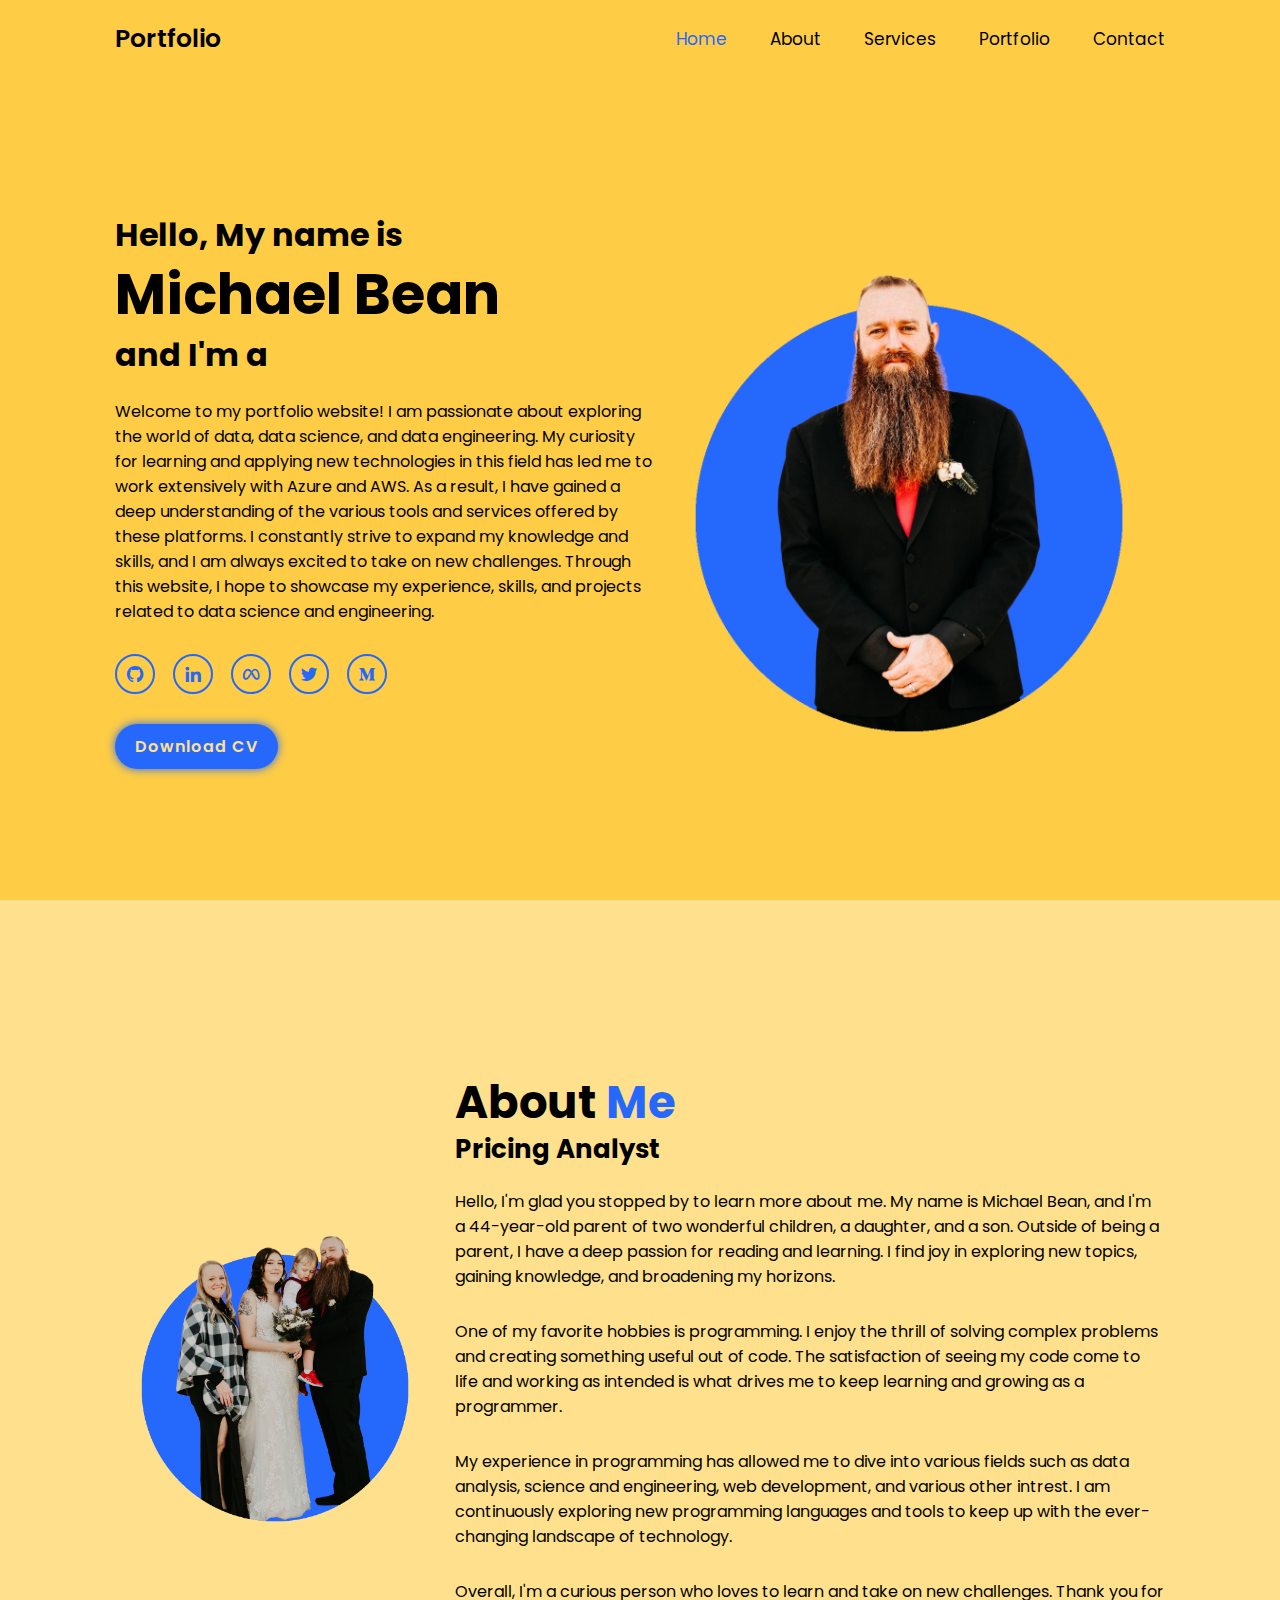
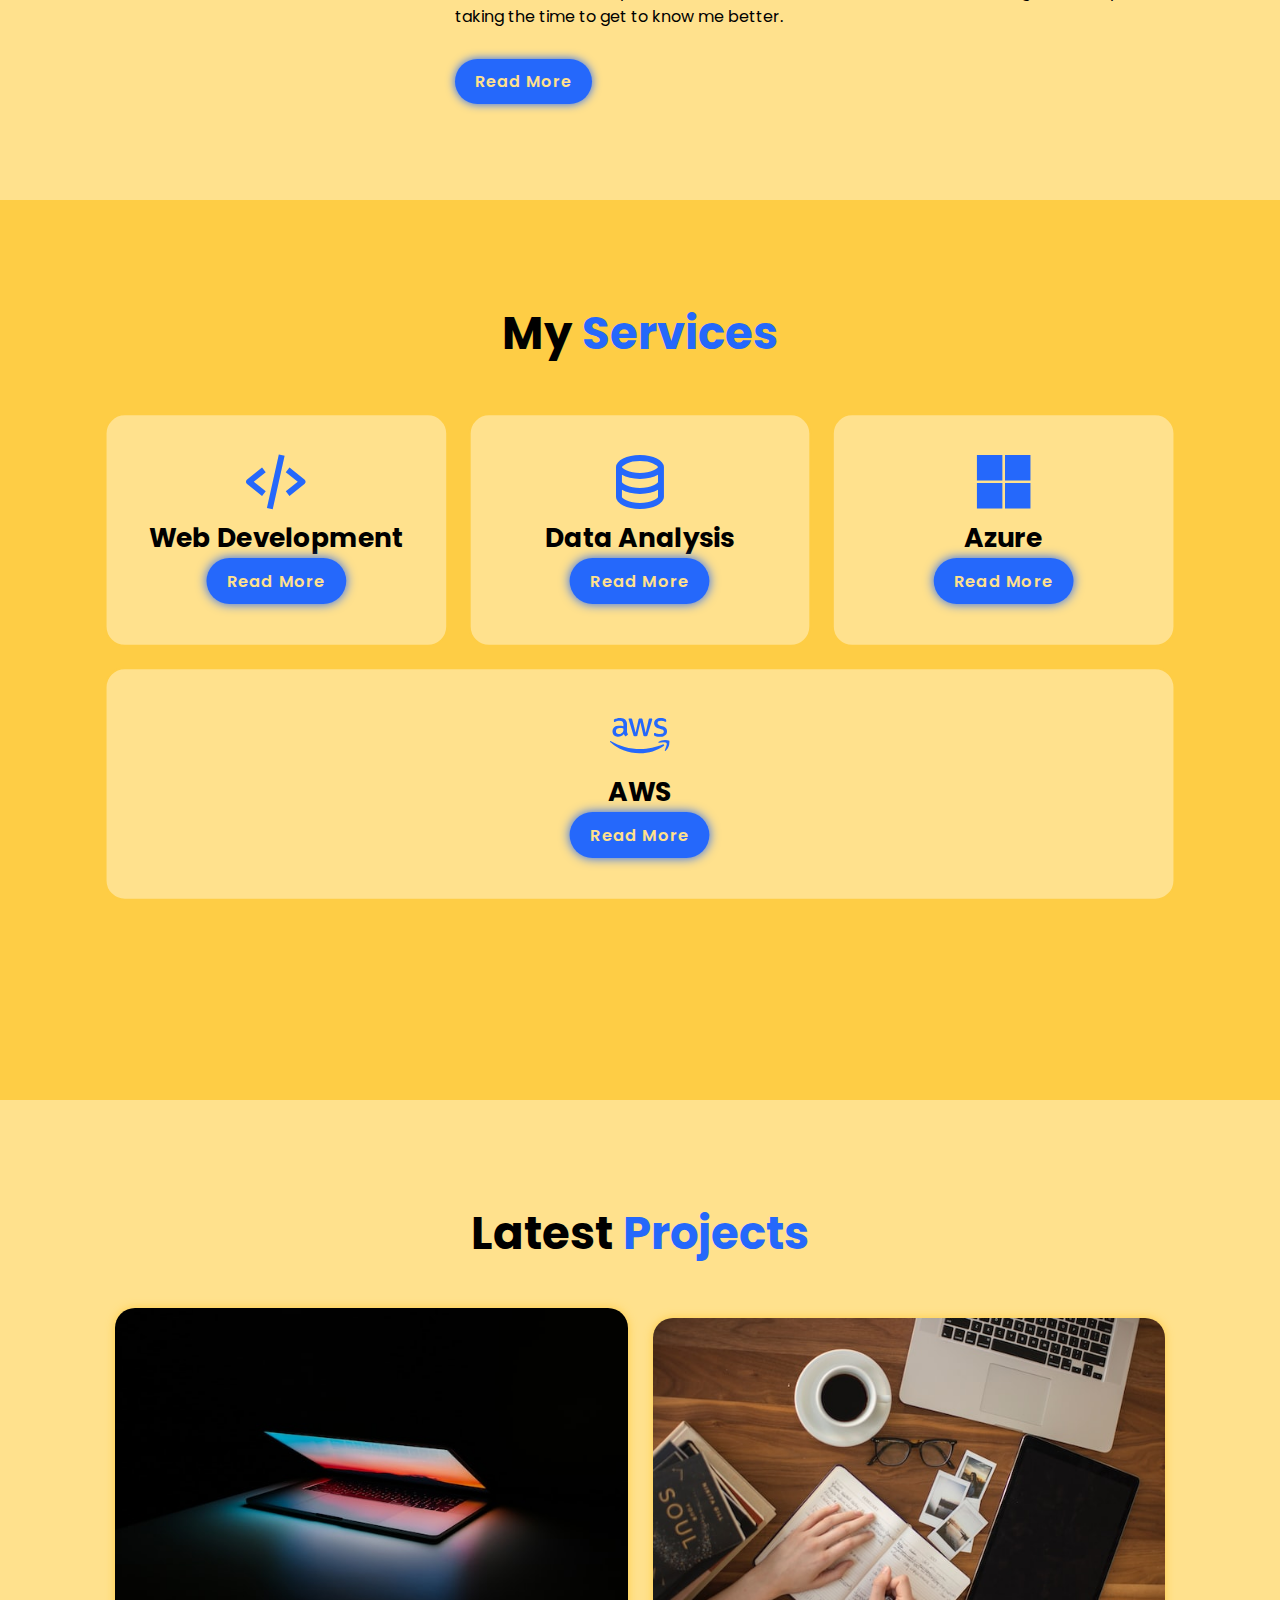
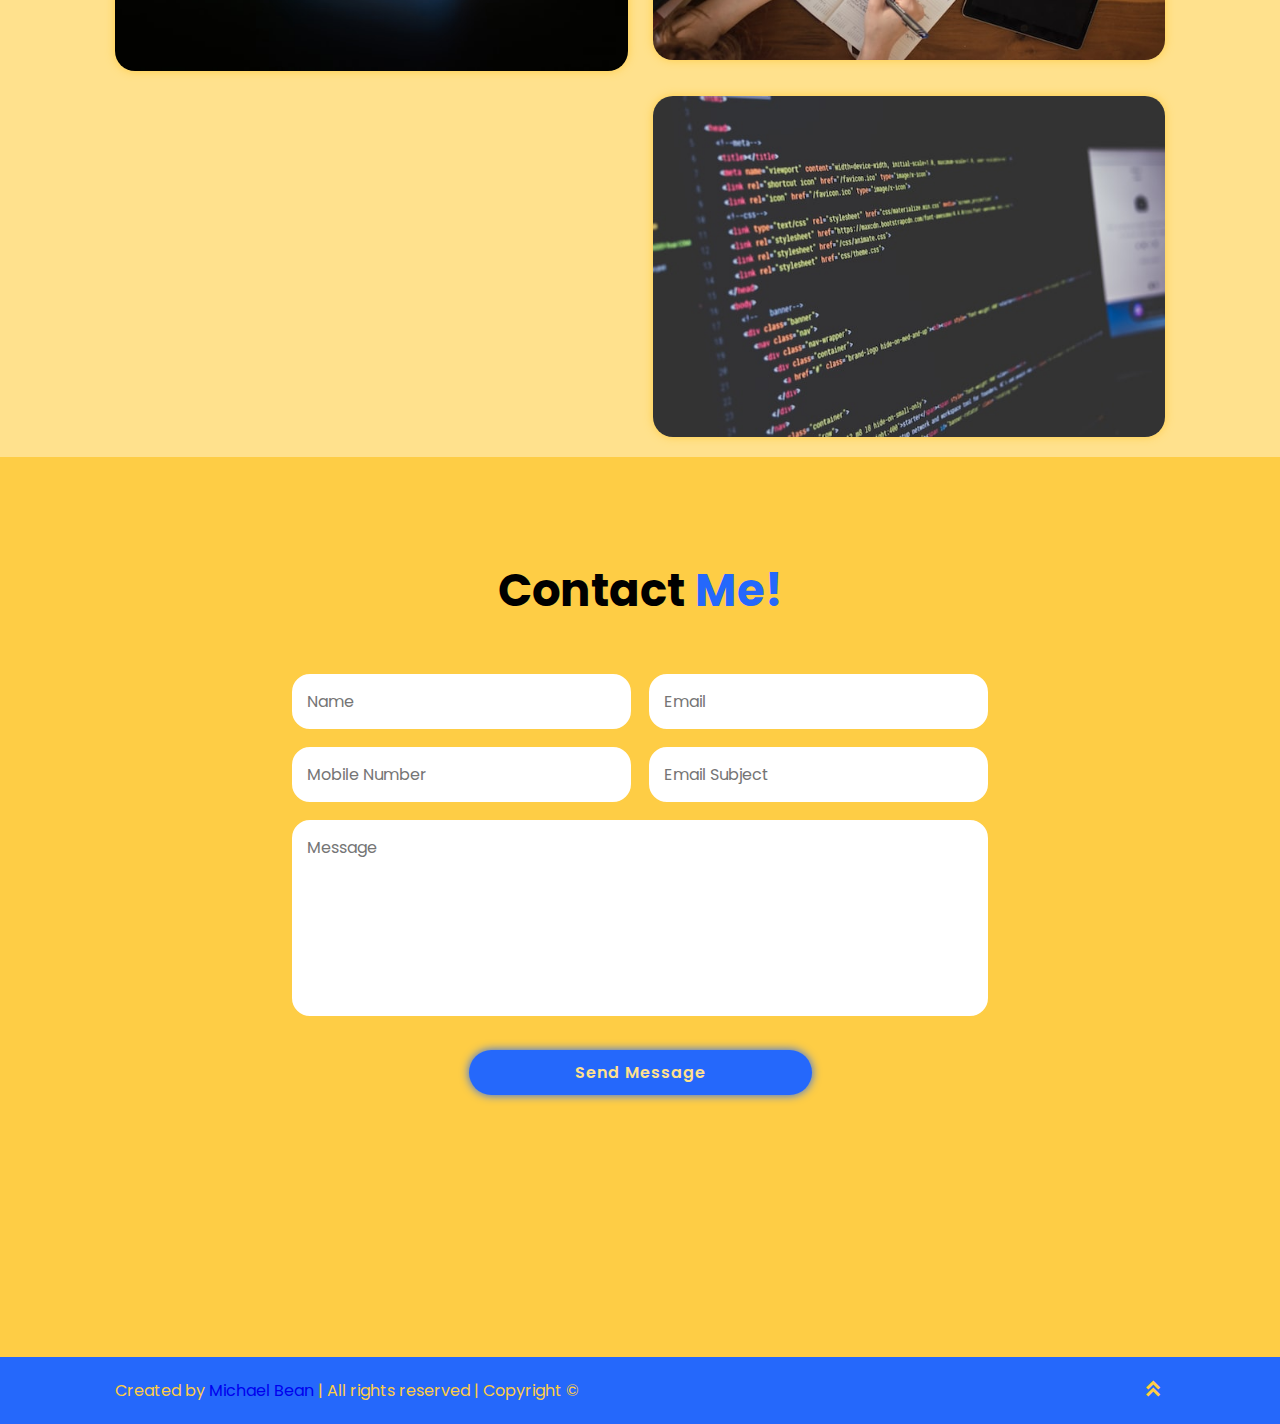
==== Frontend/index.html @ 11babd81 "Folder Structure" ====
<!DOCTYPE html>
<html lang="en">

<head>

  <meta charset="UTF-8">
  <meta http-equiv="X-UA-Compatible" content="IE=edge">
  <meta name="viewport" content="width=device-width, initial-scale=1.0">
  <title>Portfolio Website</title>

  <link href='https://unpkg.com/boxicons@2.1.4/css/boxicons.min.css' rel='stylesheet'>

<link rel="stylesheet" href="style.css">
</head>

<body>
  
  <header class="header">
    <a href="#" class="logo">Portfolio</a>
    <i class='bx bx-menu-alt-left' id="menu-icon"></i>
<nav class="navbar">
   <a href="#home" class="active">Home</a>
   <a href="#about">About</a>
   <a href="#services">Services</a>
   <a href="#portfolio">Portfolio</a>
   <a href="#contact">Contact</a>


</nav>

  </header>
<Section class="home" id="home">
  <div class="home-content">
     <h3>Hello, My name is</h3>
     <h1>Michael Bean</h1>
     <h3>and I'm a <span class="multiple-text"></span> </h3>
     <p>Welcome to my portfolio website! I am passionate about exploring the world of data, data science, and data engineering. My curiosity for learning and applying new technologies in this field has led me to work extensively with Azure and AWS. As a result, I have gained a deep understanding of the various tools and services offered by these platforms. I constantly strive to expand my knowledge and skills, and I am always excited to take on new challenges. Through this website, I hope to showcase my experience, skills, and projects related to data science and engineering.</p>
  <div class="social-media">
    <a href="#"><i class='bx bxl-github' ></i></a>
    <a href="#"><i class='bx bxl-linkedin' ></i></a>
    <a href="#"><i class='bx bxl-meta' ></i></a>
    <a href="#"><i class='bx bxl-twitter' ></i></a>
    <a href="#"><i class='bx bxl-medium' ></i></a>
  </div>
  <a href="#" class="btn">Download CV</a>
</div>

<div class="home-img">
  <img src="images/me2.jpg" alt="">
</div>

</Section>

<section class="about" id="about">
  <div class="about-img">
    <img src="images/about.jpg" alt="">

  </div>

  <div class="about-content">
    <h2 class="heading">About <span>Me</span></h2>
    <h3>Pricing Analyst</h3>
    <p>Hello, I'm glad you stopped by to learn more about me. My name is Michael Bean, and I'm a 44-year-old parent of two wonderful children, a daughter, and a son. Outside of being a parent, I have a deep passion for reading and learning. I find joy in exploring new topics, gaining knowledge, and broadening my horizons.</p>

    <p>One of my favorite hobbies is programming. I enjoy the thrill of solving complex problems and creating something useful out of code. The satisfaction of seeing my code come to life and working as intended is what drives me to keep learning and growing as a programmer.</p>
      
    <p>My experience in programming has allowed me to dive into various fields such as data analysis, science and engineering, web development, and various other intrest. I am continuously exploring new programming languages and tools to keep up with the ever-changing landscape of technology.</p>
      
    <p>Overall, I'm a curious person who loves to learn and take on new challenges. Thank you for taking the time to get to know me better.</p>
    <a href="#" class="btn">Read More</a>
  </div>
</section>
<section class="services" id="services">
  <h2 class="heading">My <span>Services</span></h2>
  <div class="services-container">
    <div class="services-box">
      <i class='bx bx-code-alt' ></i>
      <h3>Web Development</h3>
      <p></p>
      <a href="#" class="btn">Read More</a>
    </div>
  
    <div class="services-box">
      <i class='bx bx-data' ></i>
      <h3>Data Analysis</h3>
      <p></p>
      <a href="#" class="btn">Read More</a>
    </div>

    <div class="services-box">
      <i class='bx bxl-microsoft' ></i>
      <h3>Azure</h3>
      <p></p>
      <a href="#" class="btn">Read More</a>
    </div>

    <div class="services-box">
      <i class='bx bxl-aws' ></i>
      <h3>AWS</h3>
      <p></p>
     <a href="#" class="btn">Read More</a>
    </div>


</div>  
</section>
<section class="portfolio" id="portfolio">
  <h2 class="heading">Latest <span>Projects</span></h2>

  <div class="portfolio-container">
    <div class="portfolio-box">
      <img src="images/portfolio1.jpg" alt="">
      <div class="portfolio-layer">
        <h4>Data Analysis</h4>
        <p></p>
        <a href="#"><i class='bx bx-link-external' ></i></a>
      </div>
    </div>

      <div class="portfolio-box">
        <img src="images/portfolio2.jpg" alt="">
        <div class="portfolio-layer">
          <h4>Data Project</h4>
          <p></p>
          <a href="#"><i class='bx bx-link-external' ></i></a>
        </div>
      </div>

      <div class="portfolio-box">
        <img src="images/portfolio3.jpg" alt="">
        <div class="portfolio-layer">
          <h4>Azure Project</h4>
          <p></p>
          <a href="#"><i class='bx bx-link-external' ></i></a>
        </div>
      </div>

      <div class="portfolio-box">
        <img src="images/portfolio4.jpg" alt="">
        <div class="portfolio-layer">
          <h4>AWS Project</h4>
          <p></p>
          <a href="#"><i class='bx bx-link-external' ></i></a>
        </div>
      </div>
    </div>
  </div>

</section>
<!-- contact section -->
<section class="contact" id="contact">
   <h2 class="heading">Contact <span>Me!</span></h2>

   <form action="#">
    <div class="input-box">
      <input type="text" placeholder="Name">
      <input type="email" placeholder="Email">
    </div>
    <div class="input-box">
      <input type="number" placeholder="Mobile Number">
      <input type="text" placeholder="Email Subject">
    </div>
    <textarea name="" id="" cols="30" rows="10" placeholder="Message"></textarea>
    <input type="submit" value="Send Message" class="btn">
   </form>
</section>
<!-- footer design -->
<footer class="footer">
  <div class="footer-text">
  <p>Created by <a href="#">Michael Bean</a> | All rights reserved | Copyright &copy;</p>
</div>
<div class="footer-icontop">
    <a href="#home"><i class='bx bxs-chevrons-up'></i></a>
  </div>
</footer>
<!--scroll reveal-->
<script src="https://unpkg.com/scrollreveal"></script>

<!--typed js-->
<script src="https://cdn.jsdelivr.net/npm/typed.js@2.0.12"></script>
<script src="script.js"></script>
</body>
</head>
</html>
---- Frontend/style.css ----
@import url('https://fonts.googleapis.com/css2?family=Poppins:wght@300;400;500;600;700;800;900&display=swap');

* {
    margin: 0;
    padding: 0;
    box-sizing: border-box;
    text-decoration: none;
    border: none;
    outline: none;
    scroll-behavior: smooth;
    font-family: 'Poppins', san-serif;

}
:root {
    --bg-color: #fecd45;
    --second-bg-color: #ffe18d;
    --text-color: #000000;
    --main-color: #2568fb;
    --alt-text-color: #fff;
}
html {
    font-size: 62.5%;
    overflow-x: hidden;

}
body {
    background: var(--bg-color);
    color: var(--text-color);
}
section {
    min-height: 100vh;
    padding: 10rem 9% 2rem;

}
.header {
    position: fixed;
    top: 0;
    left: 0;
    width: 100%;
    padding: 2rem 9%;
    background: var(--bg-color);
    display: flex;
    justify-content: space-between;
    align-items: center;
    z-index: 100;

}
.header.sticky {
     border-bottom: .1rem solid var(--bg-color);

}
.logo {
    font-size: 2.5rem;
    color: var(--text-color);
    font-weight: 600;
    cursor: default;

}
.navbar a {
    font-size: 1.7rem;
    color: var(--text-color);
    margin-left: 4rem;
    transition: .3s;
}
.navbar a:hover,
.navbar a.active {
    color: var(--main-color);

}
#menu-icon {
    font-size: 3.6rem;
    color: var(--text-color);
    display: none;
}


.home {
    display: flex;
    justify-content: center;
    align-items: center;

}
.home-img img{
    width: 40vw ;
    padding-top: 6rem;
    animation: floatImage 4s ease-in-out infinite;
}
@keyframes floatImage {
    0% {
        transform: translateY(0);
    }
    50% {
        transform: translateY(-2.4rem);
    }
    100% {
        transform: translateY(0);
    }
}
.home-content h3 {
    font-size: 3.2rem;
    font-weight: 700;
}
.home-content h3:nth-of-type(2) {
    margin-bottom: 2rem;
}
span {
    color:var(--main-color)
}
.home-content h1  {
    font-size: 5.6rem;
    font-weight: 700;
    line-height: 1.3;
}
.home-content p {
    font-size: 1.6rem;

}
.social-media a {
   display: inline-flex;
   justify-content: center;
   align-items: center;
   width: 4rem;
   height: 4rem;
   background: transparent;
   border: .2rem solid var(--main-color);
   border-radius: 50%;
   font-size: 2rem;
   color: var(--main-color);
   margin: 3rem 1.5rem 3rem 0;
   transition: .5s ease;
}
.social-media a:hover {
    background: var(--main);
    color: var(--second-bg-color);
    box-shadow: 0 0 1rem var(--main-color);
}

.btn {
    display: inline-block;
    padding: 1rem 2rem;
    background: var(--main-color);
    border-radius: 4rem;
    box-shadow: 0 0 1rem var(--main-color);
    font-size: 1.6rem;
    color: var(--second-bg-color);
    letter-spacing: .1rem;
    font-weight: 600;

}
.btn:hover {
    box-shadow: none;

}
.about {
    display: flex;
    justify-content: center;
    align-items: center;
    gap: 2rem;
    background: var(--second-bg-color);

}
.about-img img {
    width: 25vw;
}
.heading {
    text-align: center;
    font-size: 4.5rem;
}
.about-content h2 {
    text-align: left;
    line-height: 1.2;

}
.about-content h3 {
    font-size: 2.6rem;
}
.about-content p {
    font-size: 1.6rem;
    margin: 2rem 0 3rem;

}
.services h2 {
    margin-bottom: 5rem;
}
.services-container {
    display: flex;
    justify-content: center;
    align-items: center;
    flex-wrap: wrap;
    gap: 2rem;

}
.services-container .services-box {
    flex: 1 1 30rem;
    background: var(--second-bg-color);
    padding: 3rem 2rem 4rem;
    border-radius: 2rem;
    text-align: center;
    border: .2rem solid var(--bg-color);
    transition: .5s ease;

}

.services-container ,.services-box:hover {
    border-color: var(--main-color);
    transform: scale(1.02);
}
.services-box i {
    font-size: 7rem;
    color: var(--main-color);

}
.services-box h3 {
    font-size: 2.6rem;
    
}
.services-box p {
    font-size: 1.6rem;

}
.portfolio {
    background: var(--second-bg-color)

}
.portfolio h2 {
    margin-bottom: 4rem;
}
.portfolio-container {
    display: grid;
    grid-template-columns: repeat(2, 1fr);
    align-items: center;
    gap: 2.5rem;

}

.portfolio-container .portfolio-box {
    position: relative;
    border-radius: 2rem;
    box-shadow: 0 0 1rem var(--bg-color);
    overflow: hidden;
    display: flex;
}
.portfolio-box img {
    width: 100%;
    transition: .75s ease;
}
.portfolio-box:hover img{
    transform: scale(1.5);
}
.portfolio-box .portfolio-layer {
    position: absolute;
    bottom: 0;
    left: 0;
    width: 100%;
    height: 100%;
    background: linear-gradient(rgba(0,0,0,.1),var(--bg-color));
    display: flex;
    justify-content: center;
    align-items: center;
    flex-direction: column;
    text-align: center;
    padding: 0 4rem;
    transform: translateY(100%);
    transition: .5s ease;

}
.portfolio-box:hover .portfolio-layer {
    transform: translateY(0);
}
.portfolio-layer h4 {
    font-size: 3rem;
}

.portfolio-layer p {
    font-size: 1.6rem;
    margin: .3rem 0 1rem;

}

.portfolio-layer a {
    display: inline-flex;
    justify-content: center;
    align-items: center;
    width: 5rem;
    height: 5rem;
    background: var(--text-color);
    border-radius: 50%;
}
.portfolio-layer a i {
    font-size: 2rem;
    color: var(--second-bg-color);
}
.contact h2 {
    margin-bottom: 4rem;
}
.contact form {
    max-width: 70rem;
    margin: 1rem auto;
    text-align: center;
    margin-bottom: 3rem;

}
.contact form .input-box {
    display: flex;
    justify-content: space-between;
    flex-wrap: wrap;
    
    
}
.contact form .input-box input,
.contact form textarea {
    width: 100%;
    padding: 1.5rem;
    border: .2rem solid var(--bg-color);
    border-radius: 2rem;
    margin: .7rem 0;
    font-size: 1.6rem;
    color: var(--text-color);
    transition: .5s ease;
}
.contact form .input-box input {
    width: 49%;

}
.contact form textarea {
    width: 100%;
    height: 20rem;
    resize: none;
}
.contact form .btn {
    width: 49%;
    margin: 1rem 0;
    margin-top: 2rem;
    cursor: pointer;
}
.footer {
    display: flex;
    justify-content: space-between;
    align-items: center;
    flex-wrap: wrap;
    padding: 2rem 9%;
    background: var(--main-color);
}
.footer-text p {
    font-size: 1.6rem;
    color: var(--bg-color);

}
footer-icontop a {
    display: inline-flex;
    justify-content: center;
    align-items: center;
    width: 5rem;
    height: 5rem;
    background: var(--bg-color);
    border-radius: .8rem;
    margin: 0 .5rem;
    transition: .5s ease;
    padding: .8rem;
}
footer-icontop a:hover {
    box-shadow: 0 0 1rem var(--bg-color);
    background: var(--second-bg-color);
}
.footer-icontop a i {
    font-size: 2.4rem;
    color: var(--bg-color);
}

/*Breakpoints*/
@media (max-width: 1200px) {
    html {
        width: 100%;
    }
}
@media (max-width: 991px) {
    .header {
        padding: 2rem 3%;      
    }
    .section {
        padding: 10rem 3% 2rem;      
    }
    .services {
        padding-bottom: 7rem;
    }
    .portfolio {
        padding-bottom: 7rem;      
    }
    .footer {
        padding: 2rem 3%;      
    }
    .contact  {
        min-height: auto;
    }
}
@media (max-width: 768px) {
    #menu-icon {
       display: block;     
    }
    .navbar {
        position: absolute;
        top: 100%;
        left: 0;
        width: 100%;
        padding: 1rem 3%;
        background: var(--bg-color);
        border-top: .1rem solid var(--bg-color);
        box-shadow: 0 .5rem .5rem rgba(0,0,0,.2);
        display: none;
    }
    .navbar.active {
        display: block;
    }
    .navbar a {
        display: block;
        margin: 3rem;
        font-size: 2rem;
        color: var(--text-color);
        transition: .5s ease;
    }
    .home {
        flex-direction: column;     
    }
    .home-content h3 {
        font-size: 2.6rem;     
    }
    .home-content h1 {
        font-size: 5rem;     
    }
    .home-content img {
        width: 70vw;
        margin-top: 4rem;     
    }
    .about {
        flex-direction: column-reverse;     
    }
    .about img {
        width: 70vw;
        margin-top: 4rem;     
    }
    .services h2 {
        margin-bottom: 3rem;     
    }
    .portfolio h2 {
        margin-bottom: 3rem;     
    }
    .portfolio-container {
        grid-template-columns: repeat(1, 1fr);
    }
}
    @media (max-width: 617px) {
    .portfolio-container {
        grid-template-columns: repeat(1fr);    

    }
}

   @media (max-width: 480px) {
    html {
        font-size: 50%
    }
    .contact form .input-box input {
        width: 100%;
    }
}
@media (max-width: 365px) {
    .home-img img {
        width: 90vw;
    }
    .about-img img {
        width: 90vw;
    }
    .footer {
        flex-direction: column-reverse;
    }
    .footer p {
        margin-top: 2rem;
    }
}
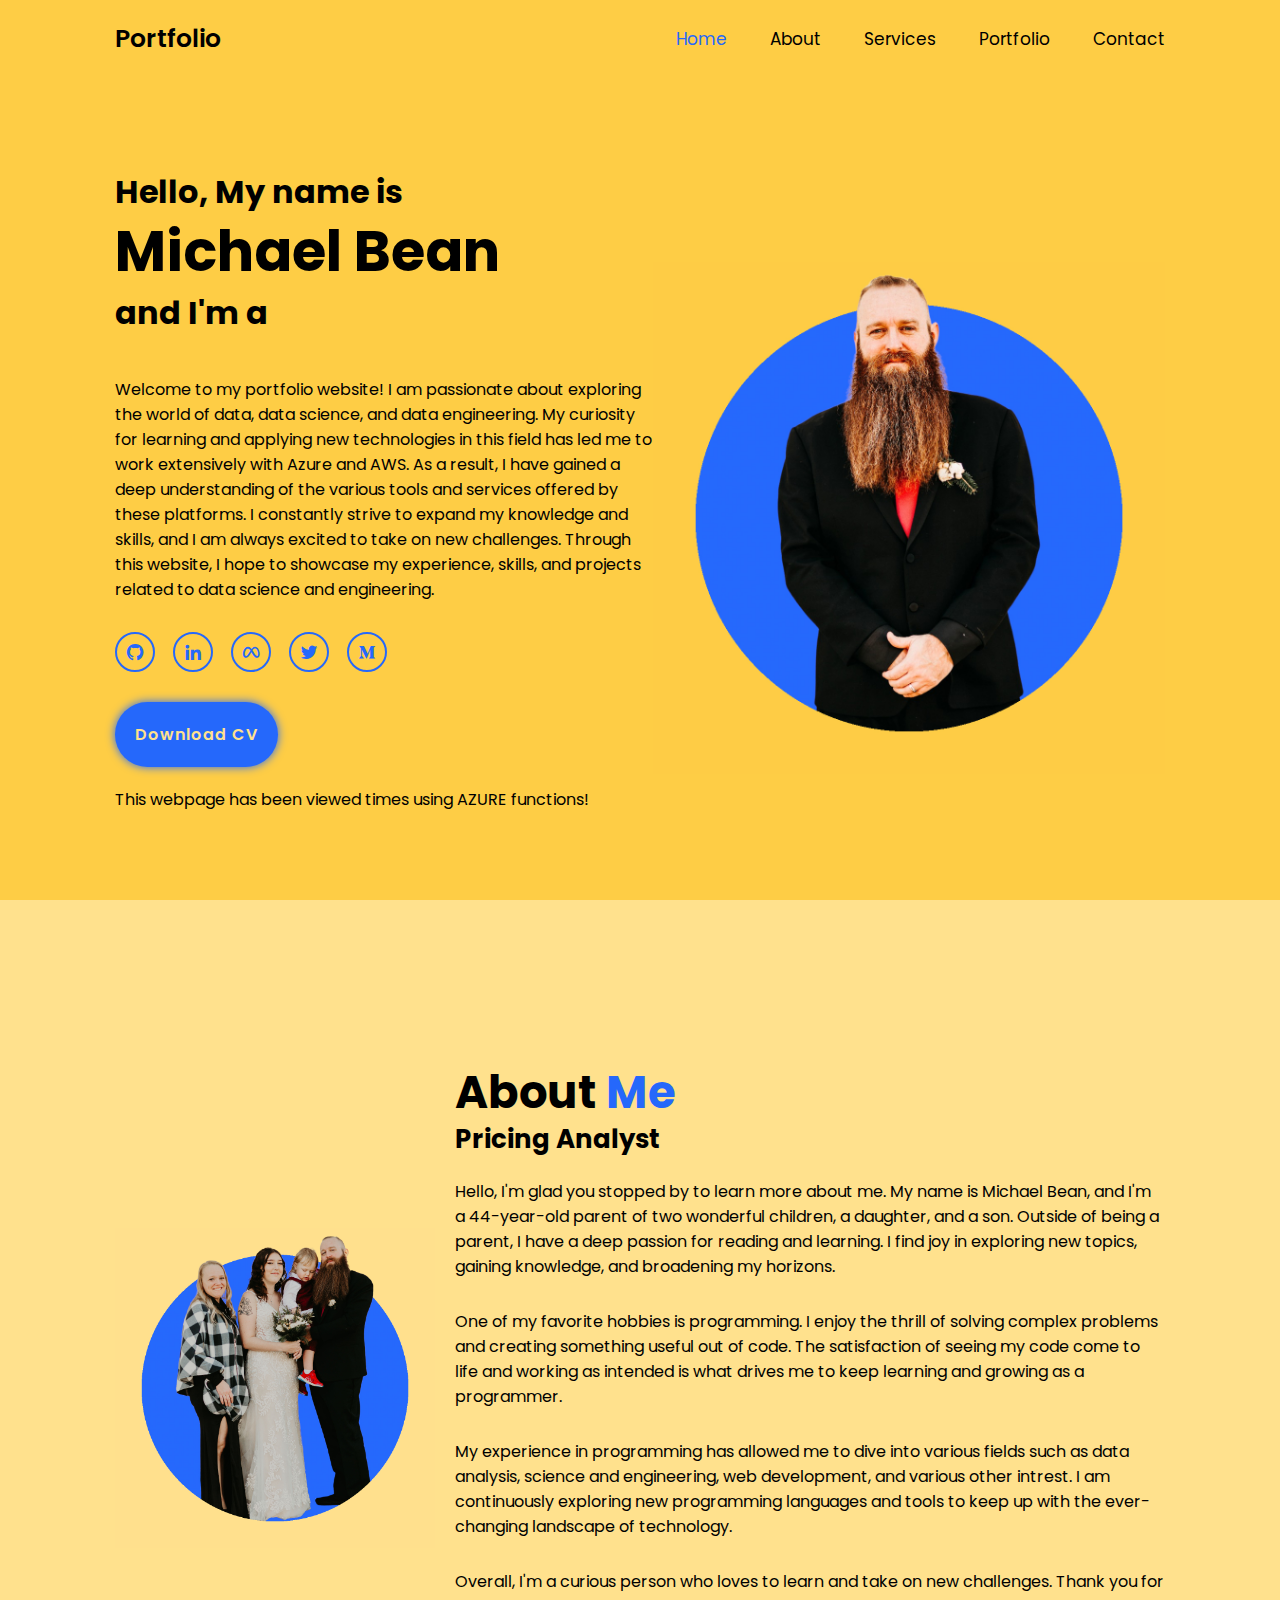
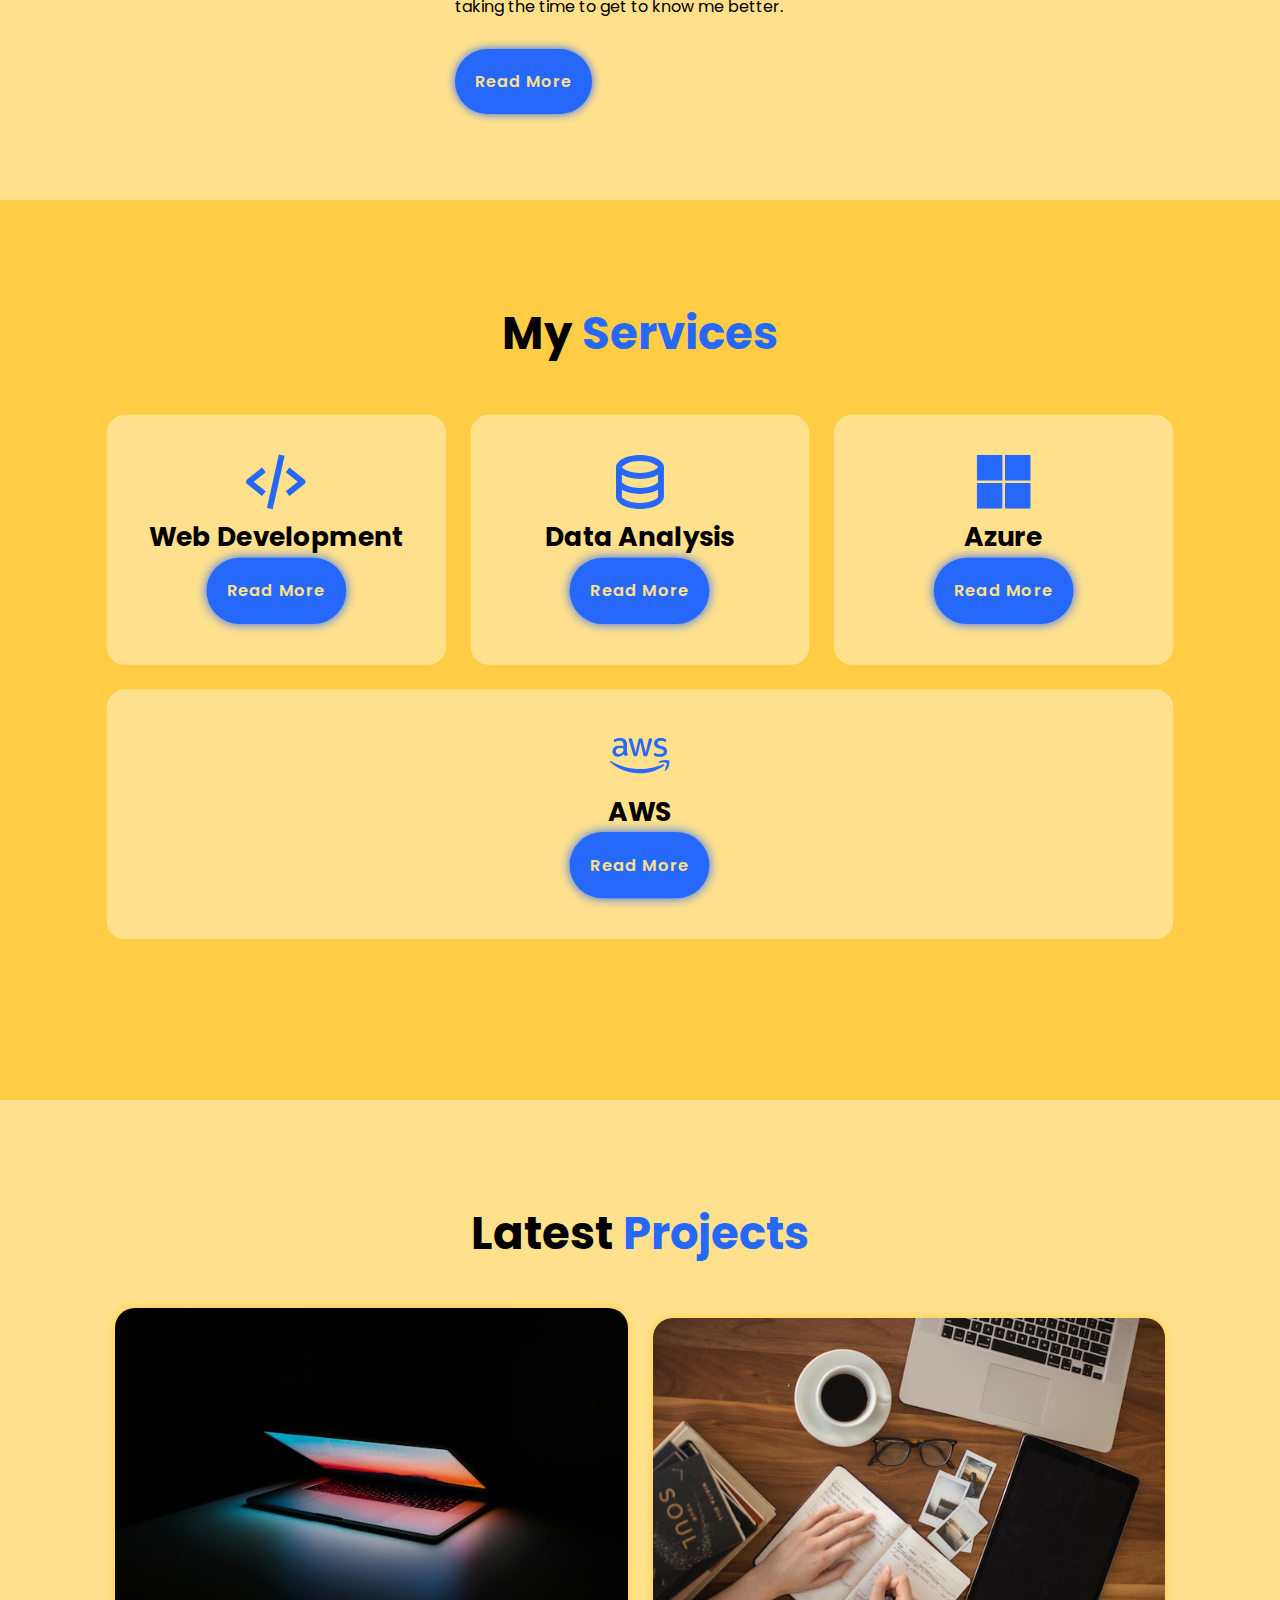
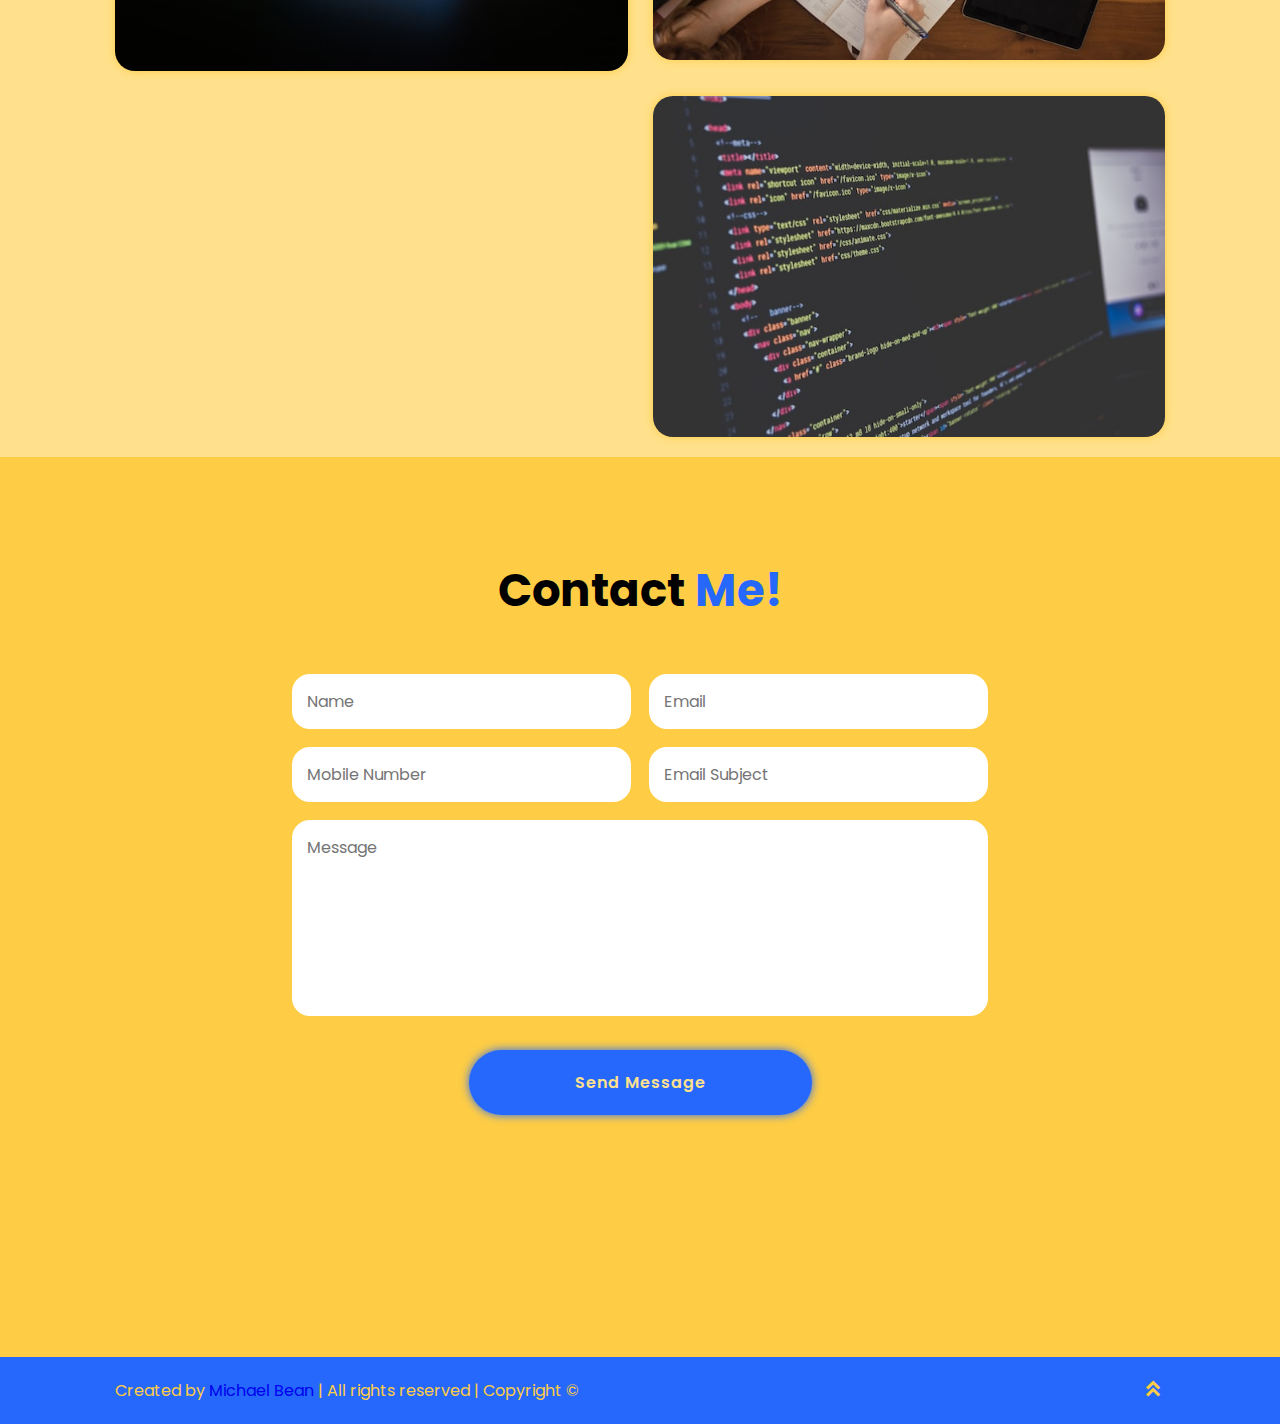
==== commit 0ee5815e: "Update" ====
--- a/Frontend/index.html
+++ b/Frontend/index.html
@@ -36,13 +36,15 @@
      <h3>and I'm a <span class="multiple-text"></span> </h3>
      <p>Welcome to my portfolio website! I am passionate about exploring the world of data, data science, and data engineering. My curiosity for learning and applying new technologies in this field has led me to work extensively with Azure and AWS. As a result, I have gained a deep understanding of the various tools and services offered by these platforms. I constantly strive to expand my knowledge and skills, and I am always excited to take on new challenges. Through this website, I hope to showcase my experience, skills, and projects related to data science and engineering.</p>
   <div class="social-media">
-    <a href="#"><i class='bx bxl-github' ></i></a>
-    <a href="#"><i class='bx bxl-linkedin' ></i></a>
-    <a href="#"><i class='bx bxl-meta' ></i></a>
-    <a href="#"><i class='bx bxl-twitter' ></i></a>
-    <a href="#"><i class='bx bxl-medium' ></i></a>
+    <a href="https://github.com/AnalystBean"><i class='bx bxl-github' ></i></a>
+    <a href="https://www.linkedin.com/in/michaelbean1/"><i class='bx bxl-linkedin' ></i></a>
+    <a href="https://www.facebook.com/Mikerosoftpro"><i class='bx bxl-meta' ></i></a>
+    <a href="https://twitter.com/analystbean"><i class='bx bxl-twitter' ></i></a>
+    <a href="https://medium.com/@bean.michael2528"><i class='bx bxl-medium' ></i></a>
   </div>
   <a href="#" class="btn">Download CV</a>
+
+  <P>This webpage has been viewed <a id="count"></a>times using AZURE functions!</P>
 </div>
 
 <div class="home-img">
--- a/Frontend/style.css
+++ b/Frontend/style.css
@@ -113,6 +113,7 @@
 }
 .home-content p {
     font-size: 1.6rem;
+    padding-top: 2rem;
 
 }
 .social-media a {
@@ -137,7 +138,7 @@
 
 .btn {
     display: inline-block;
-    padding: 1rem 2rem;
+    padding: 2rem 2rem;
     background: var(--main-color);
     border-radius: 4rem;
     box-shadow: 0 0 1rem var(--main-color);
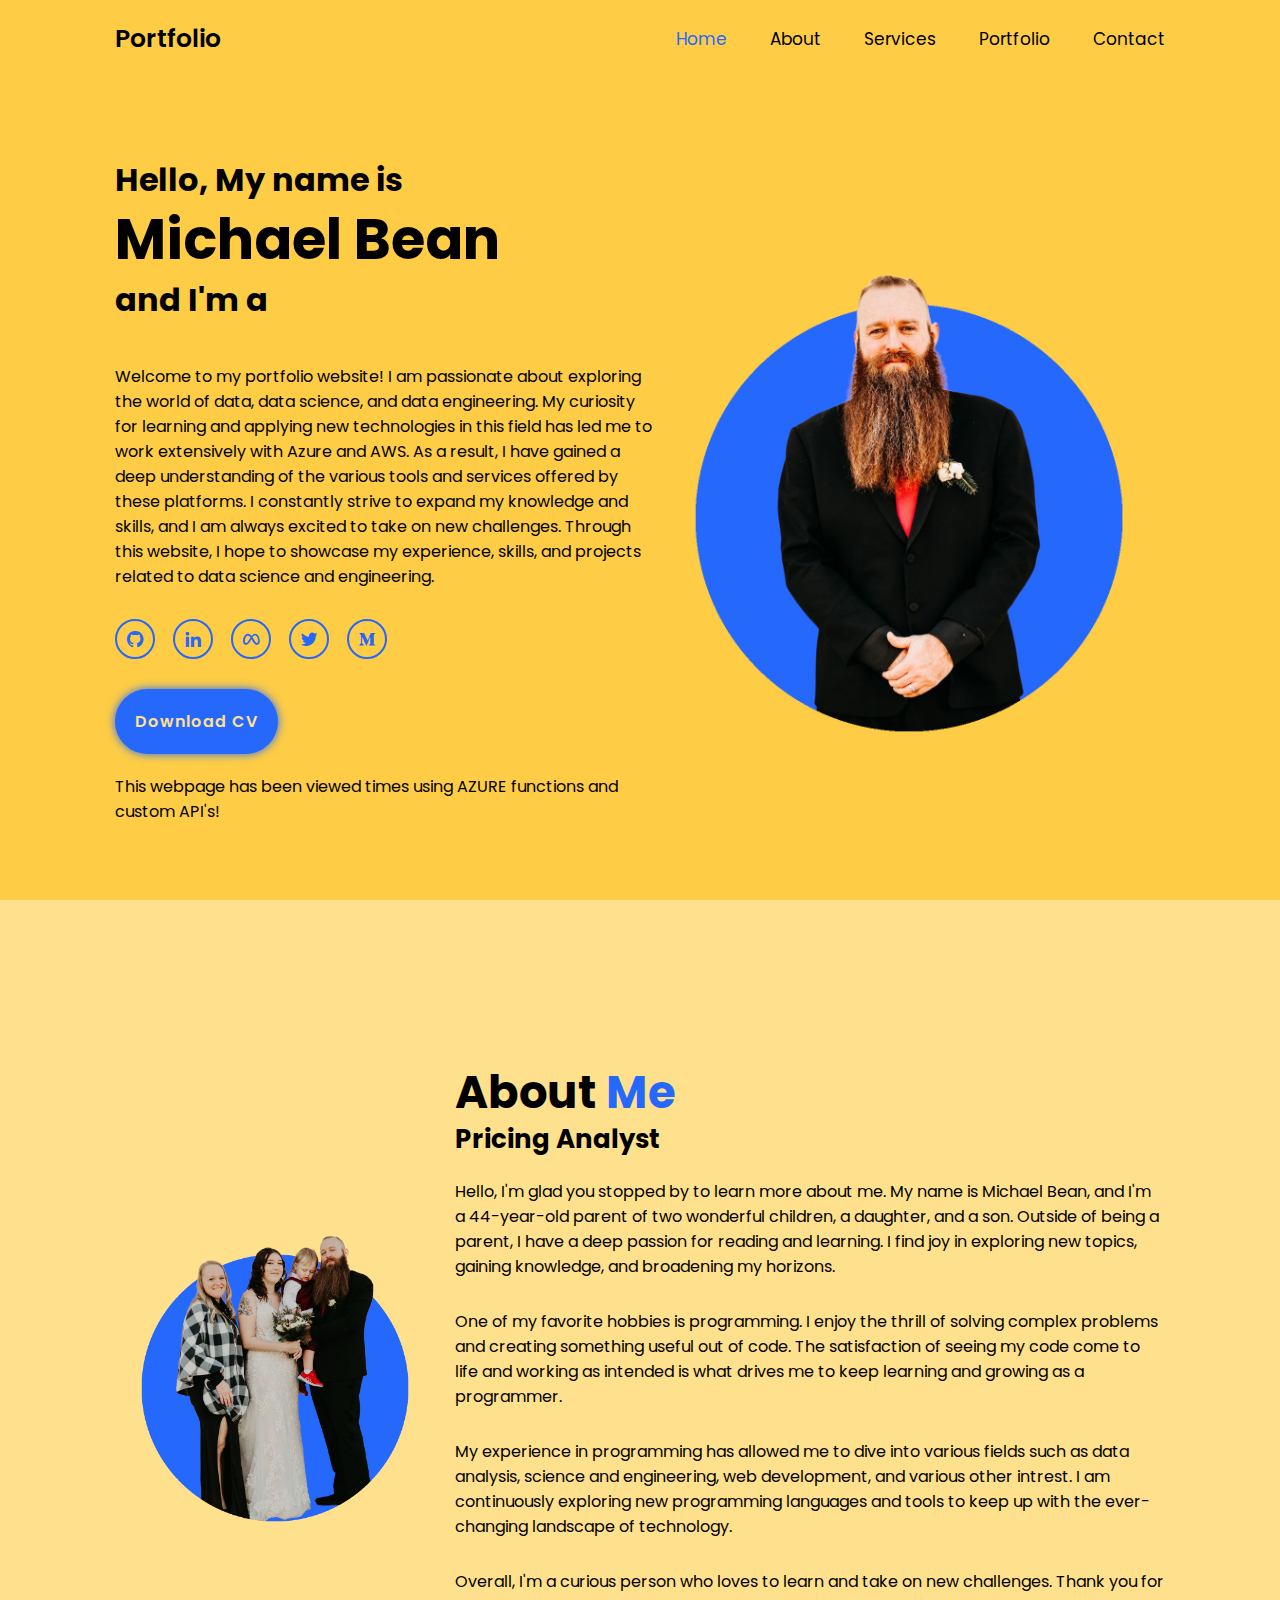
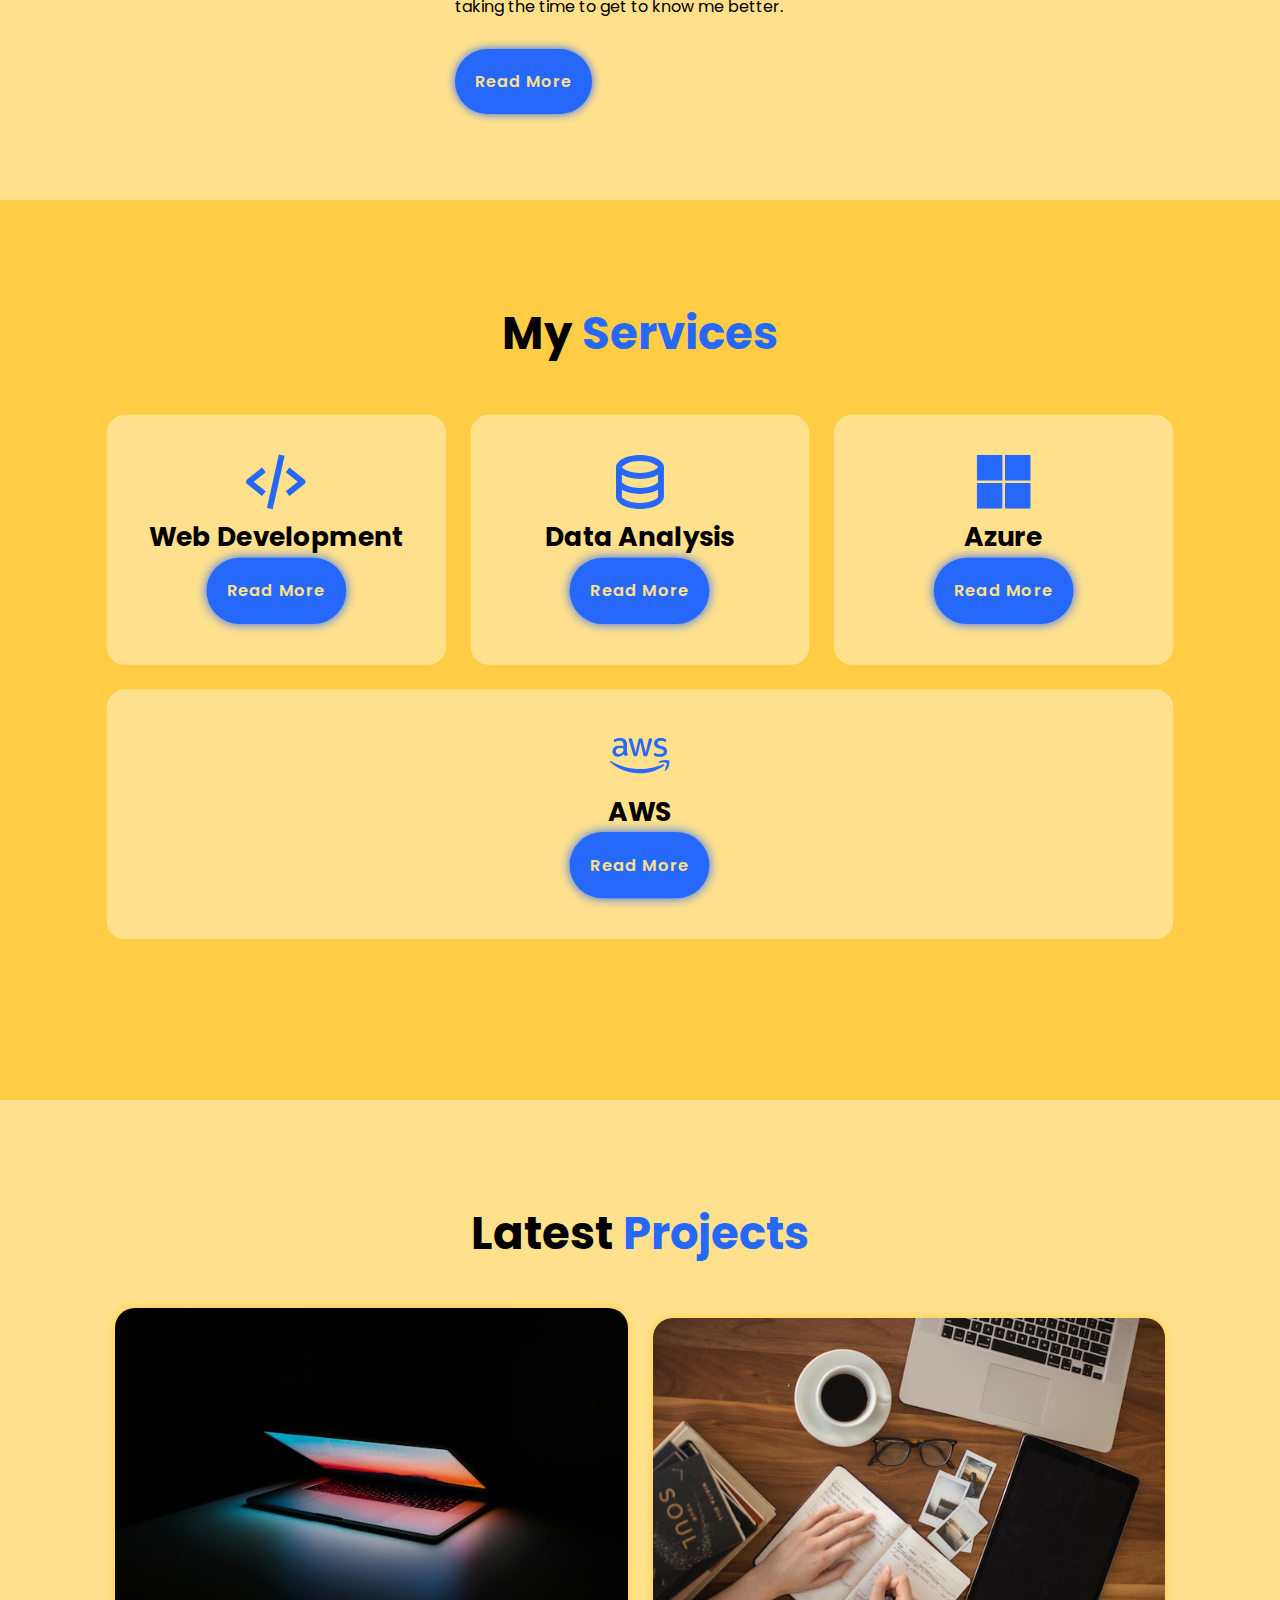
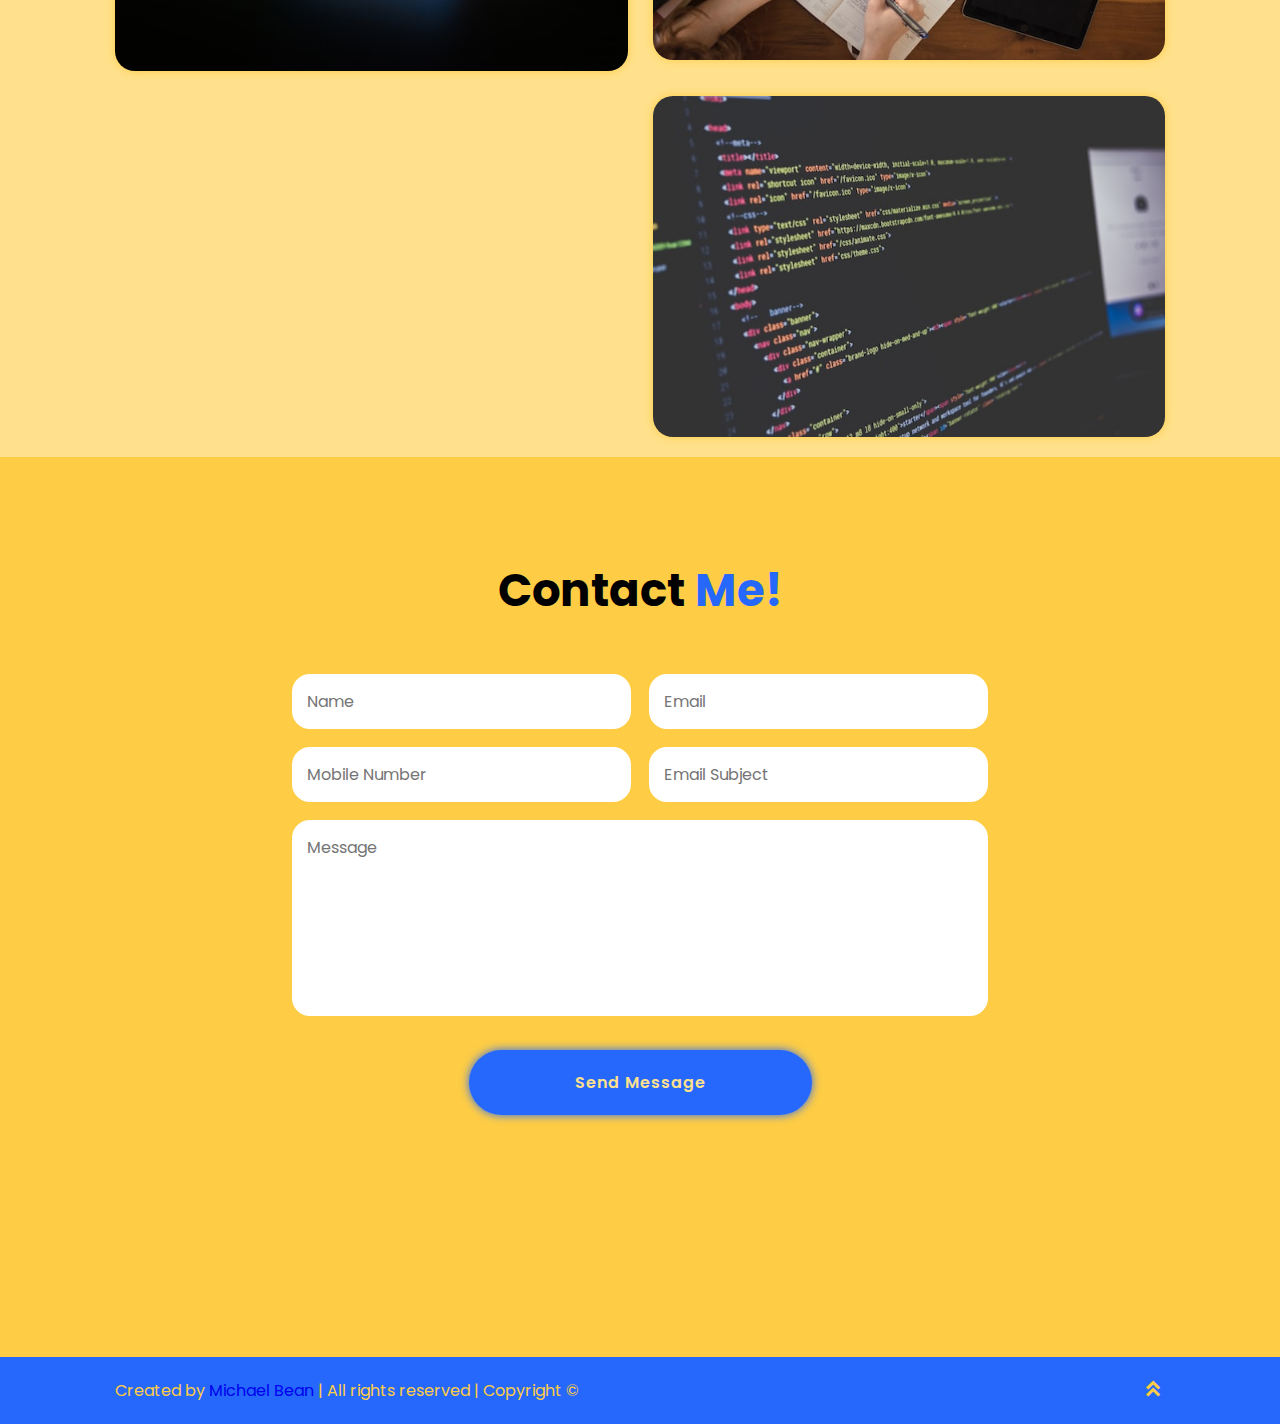
==== commit 709edc77: "Update index.html" ====
--- a/Frontend/index.html
+++ b/Frontend/index.html
@@ -44,7 +44,7 @@
   </div>
   <a href="#" class="btn">Download CV</a>
 
-  <P>This webpage has been viewed <a id="count"></a>times using AZURE functions!</P>
+  <P>This webpage has been viewed <a id="count"></a>times using AZURE functions and custom API's!</P>
 </div>
 
 <div class="home-img">
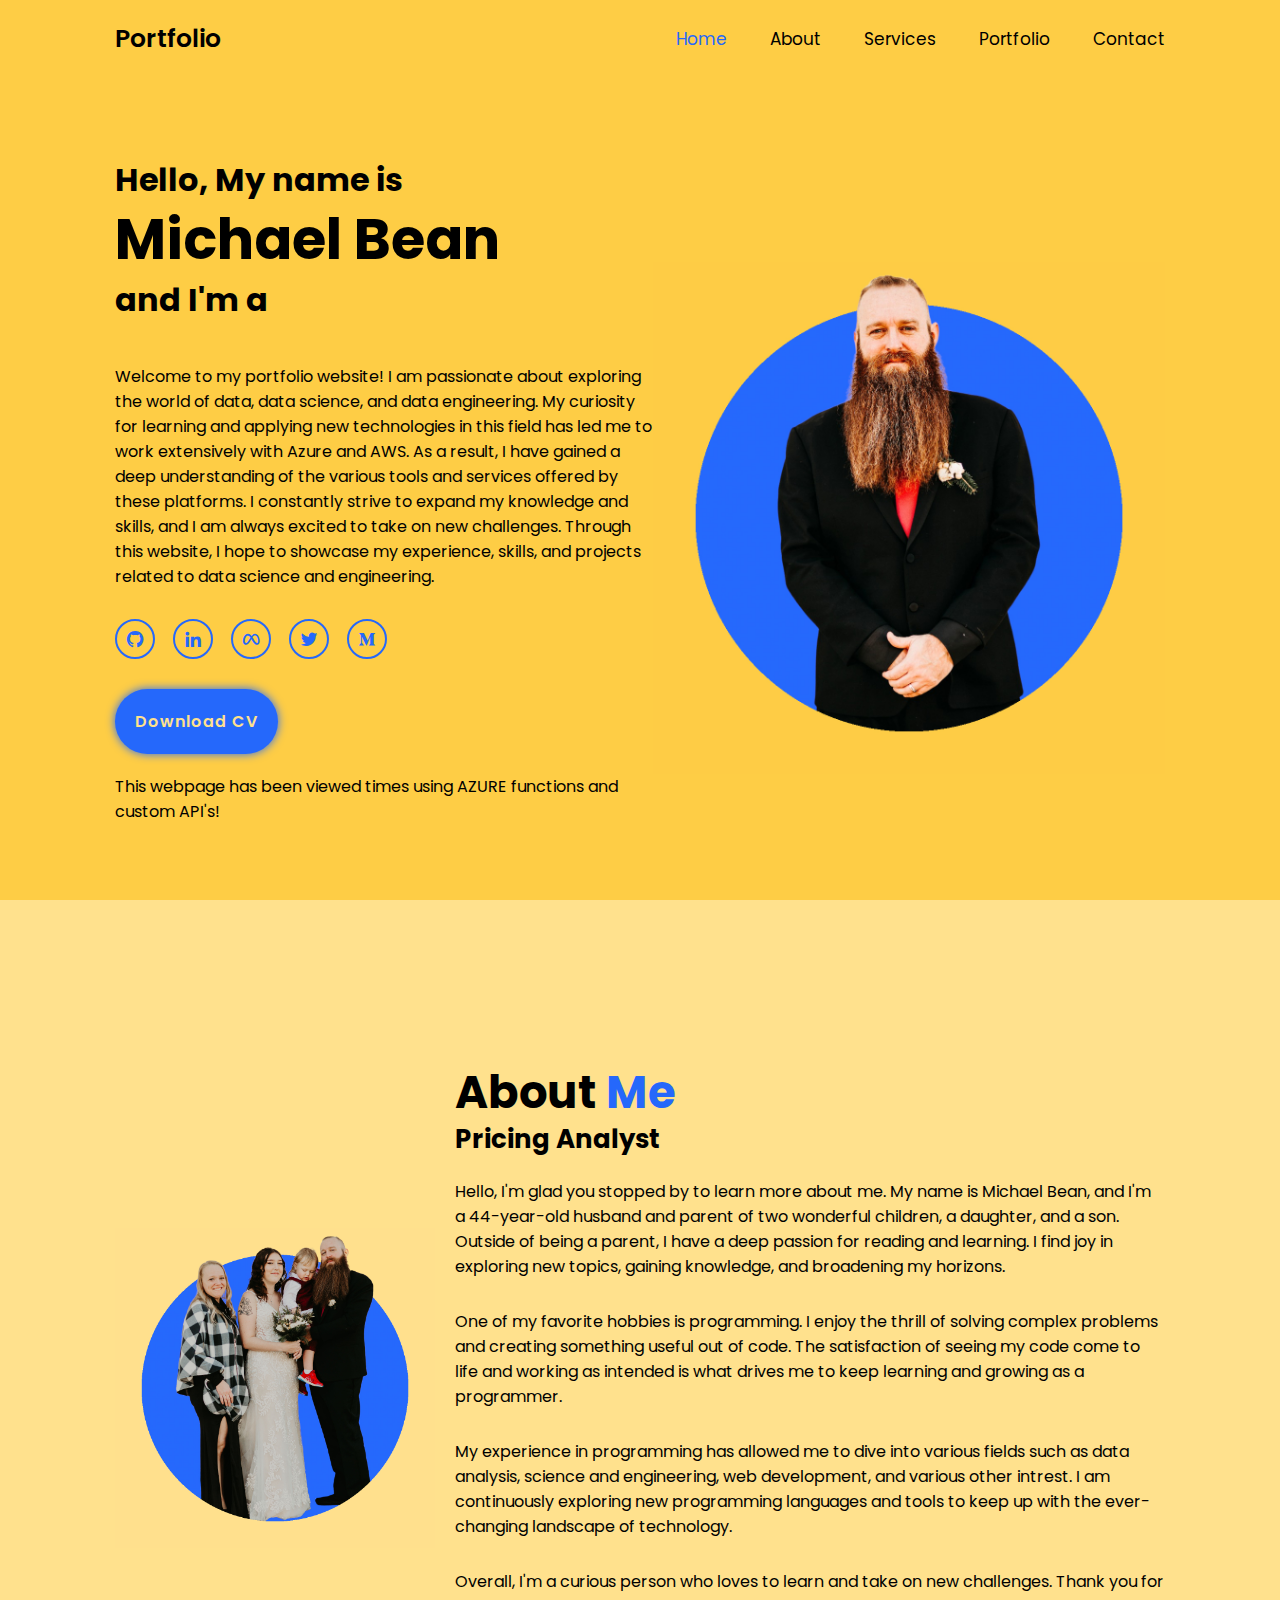
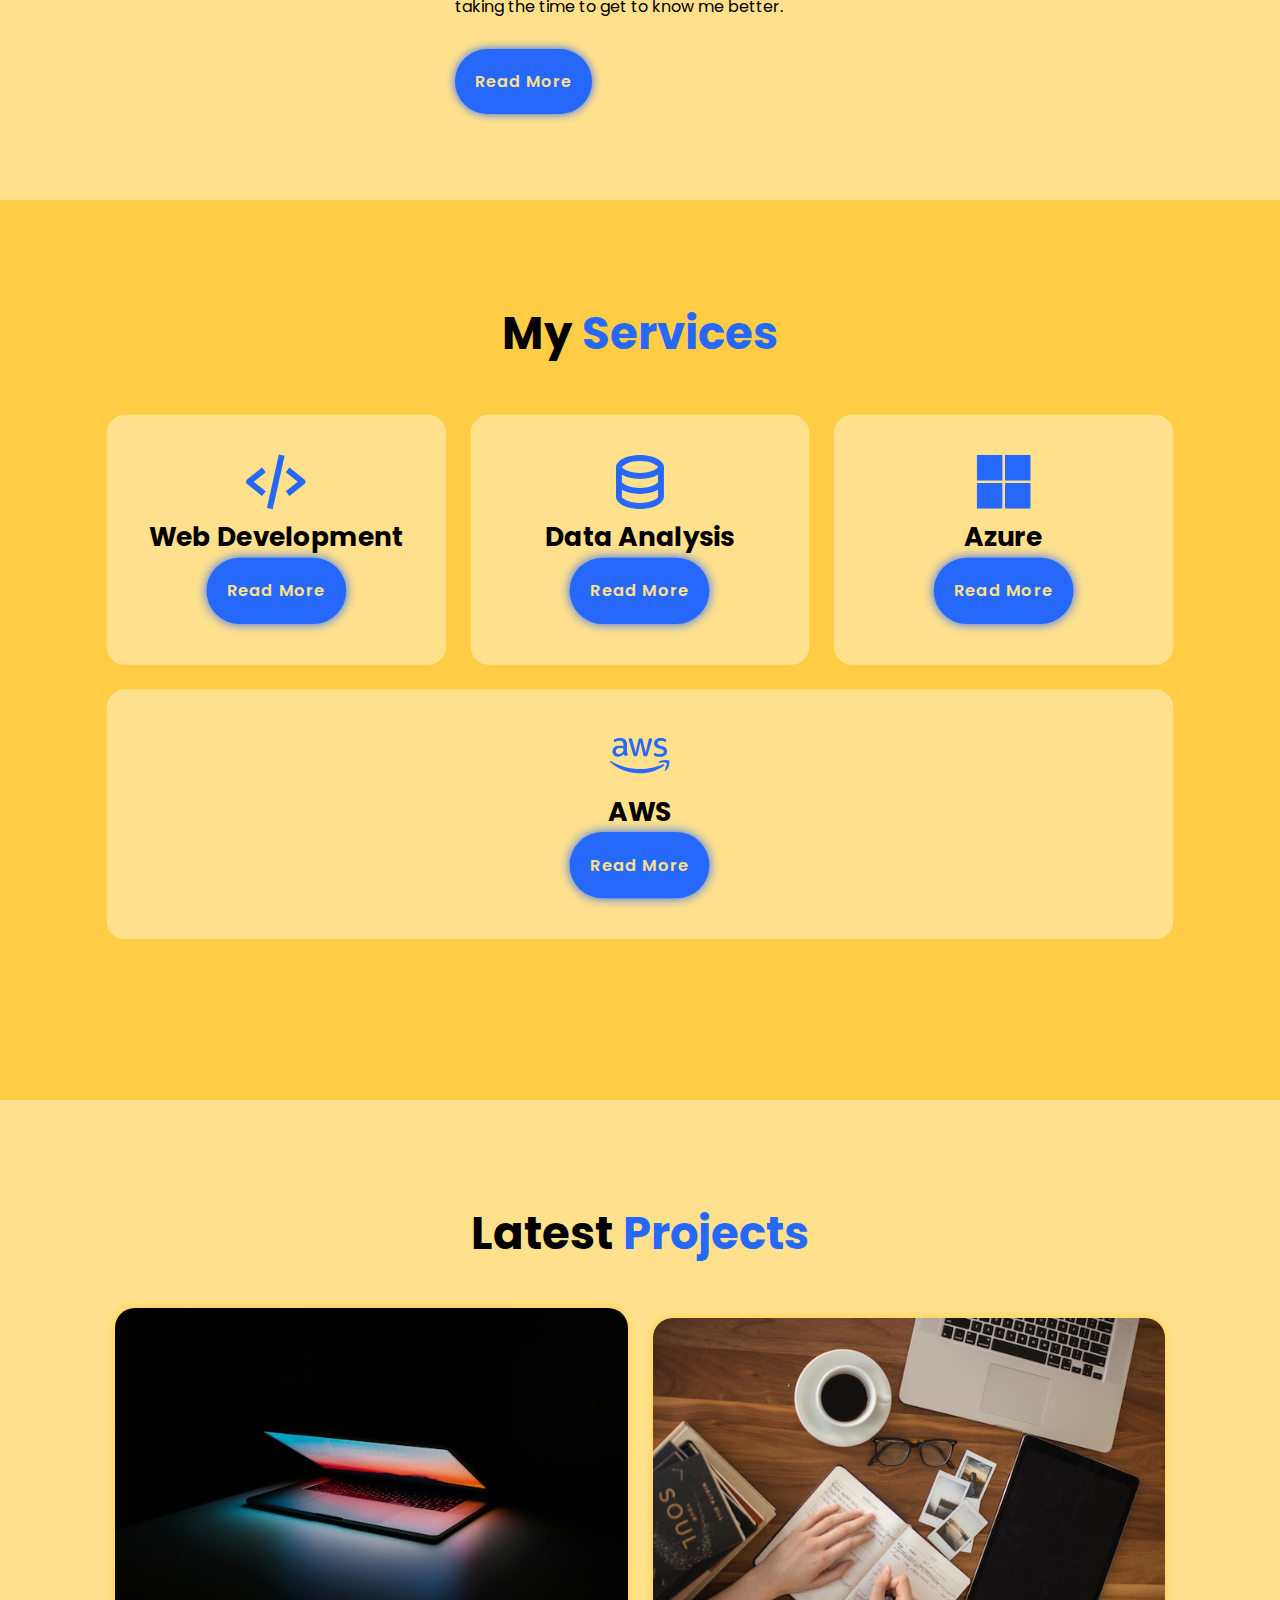
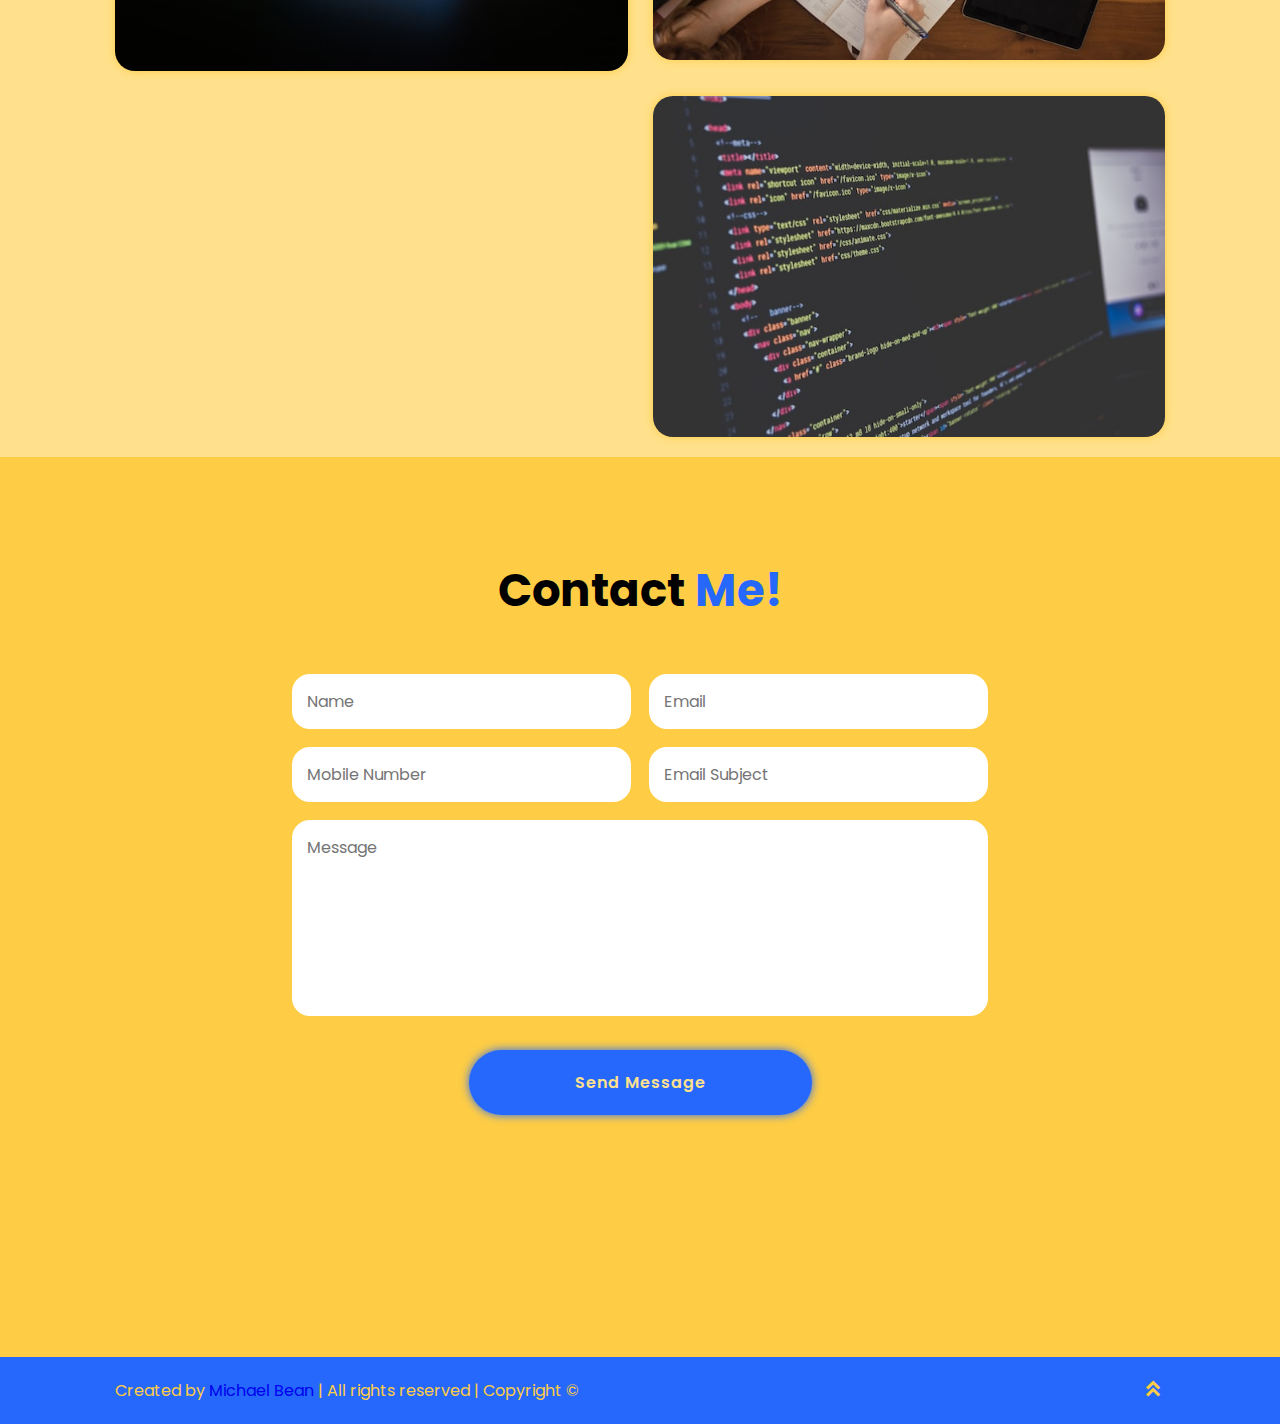
==== commit ddd06bbc: "Update index.html" ====
--- a/Frontend/index.html
+++ b/Frontend/index.html
@@ -62,7 +62,7 @@
   <div class="about-content">
     <h2 class="heading">About <span>Me</span></h2>
     <h3>Pricing Analyst</h3>
-    <p>Hello, I'm glad you stopped by to learn more about me. My name is Michael Bean, and I'm a 44-year-old parent of two wonderful children, a daughter, and a son. Outside of being a parent, I have a deep passion for reading and learning. I find joy in exploring new topics, gaining knowledge, and broadening my horizons.</p>
+    <p>Hello, I'm glad you stopped by to learn more about me. My name is Michael Bean, and I'm a 44-year-old husband and parent of two wonderful children, a daughter, and a son. Outside of being a parent, I have a deep passion for reading and learning. I find joy in exploring new topics, gaining knowledge, and broadening my horizons.</p>
 
     <p>One of my favorite hobbies is programming. I enjoy the thrill of solving complex problems and creating something useful out of code. The satisfaction of seeing my code come to life and working as intended is what drives me to keep learning and growing as a programmer.</p>
       
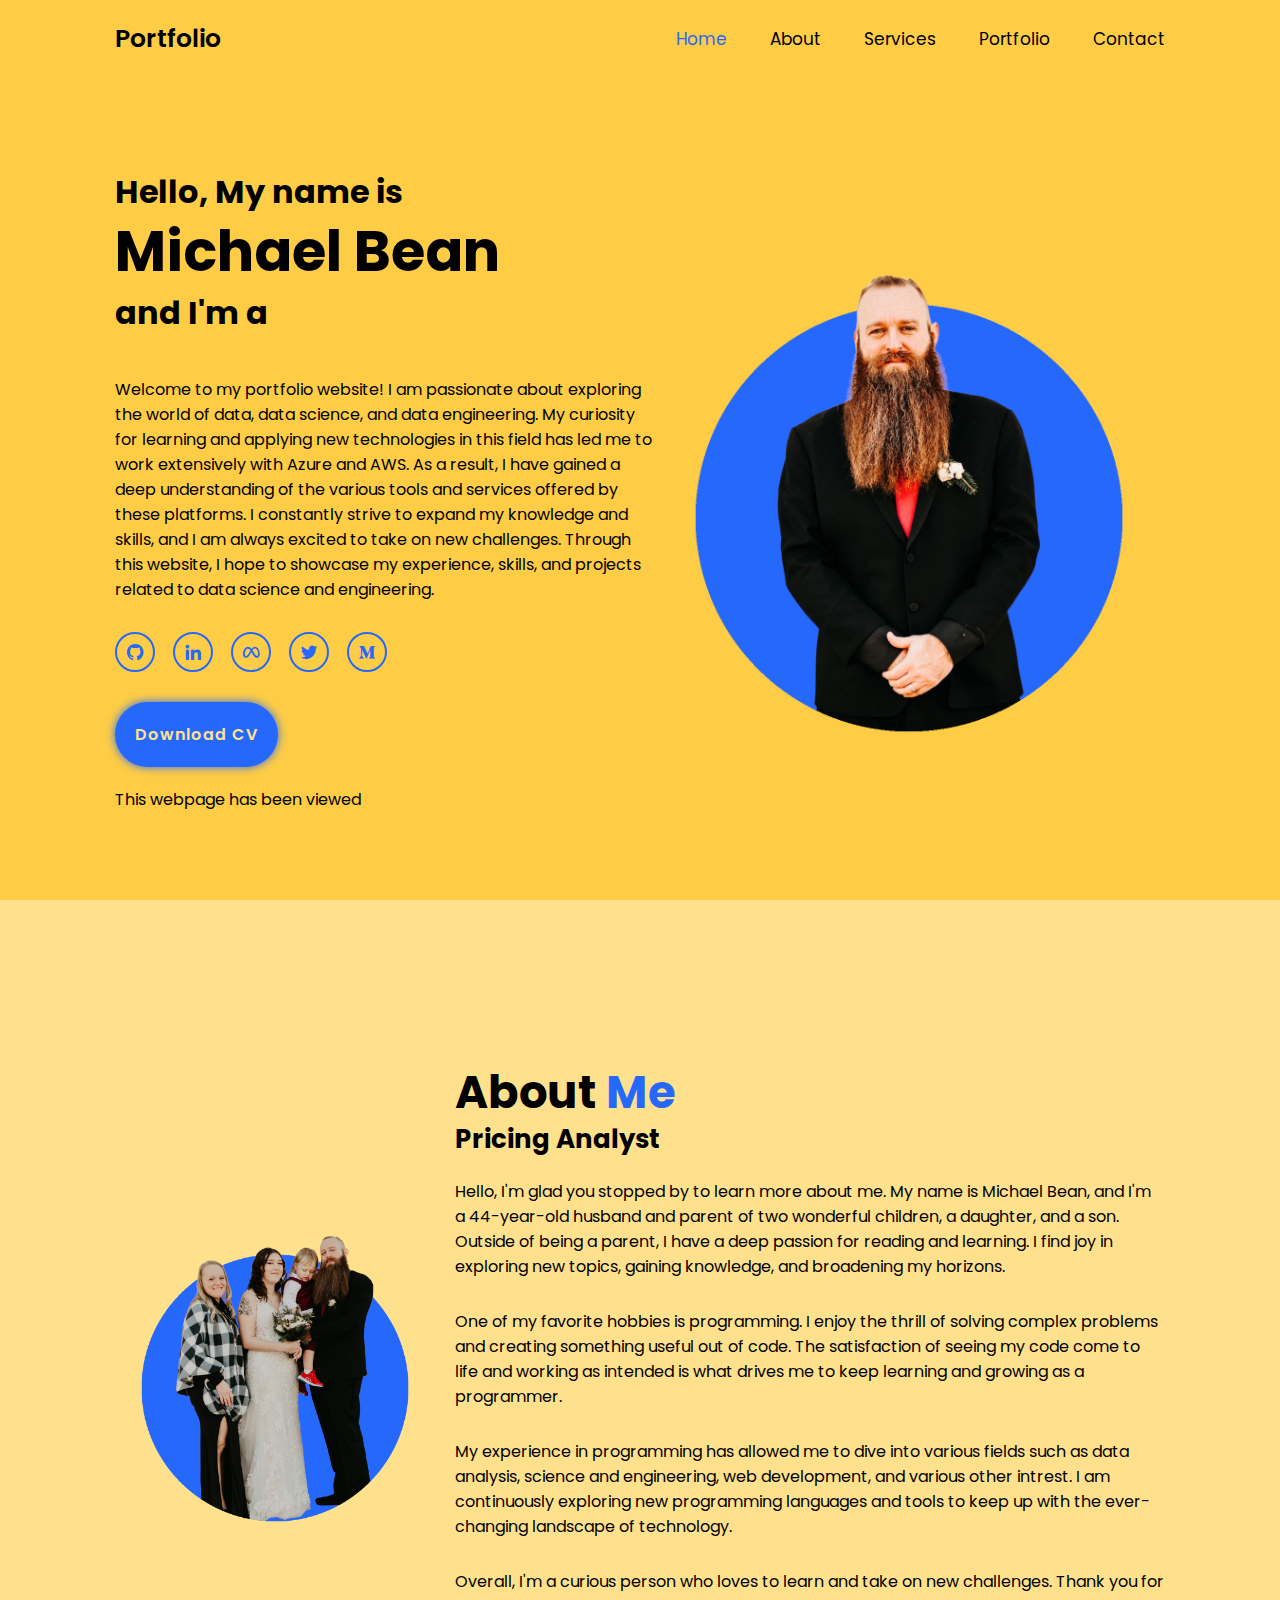
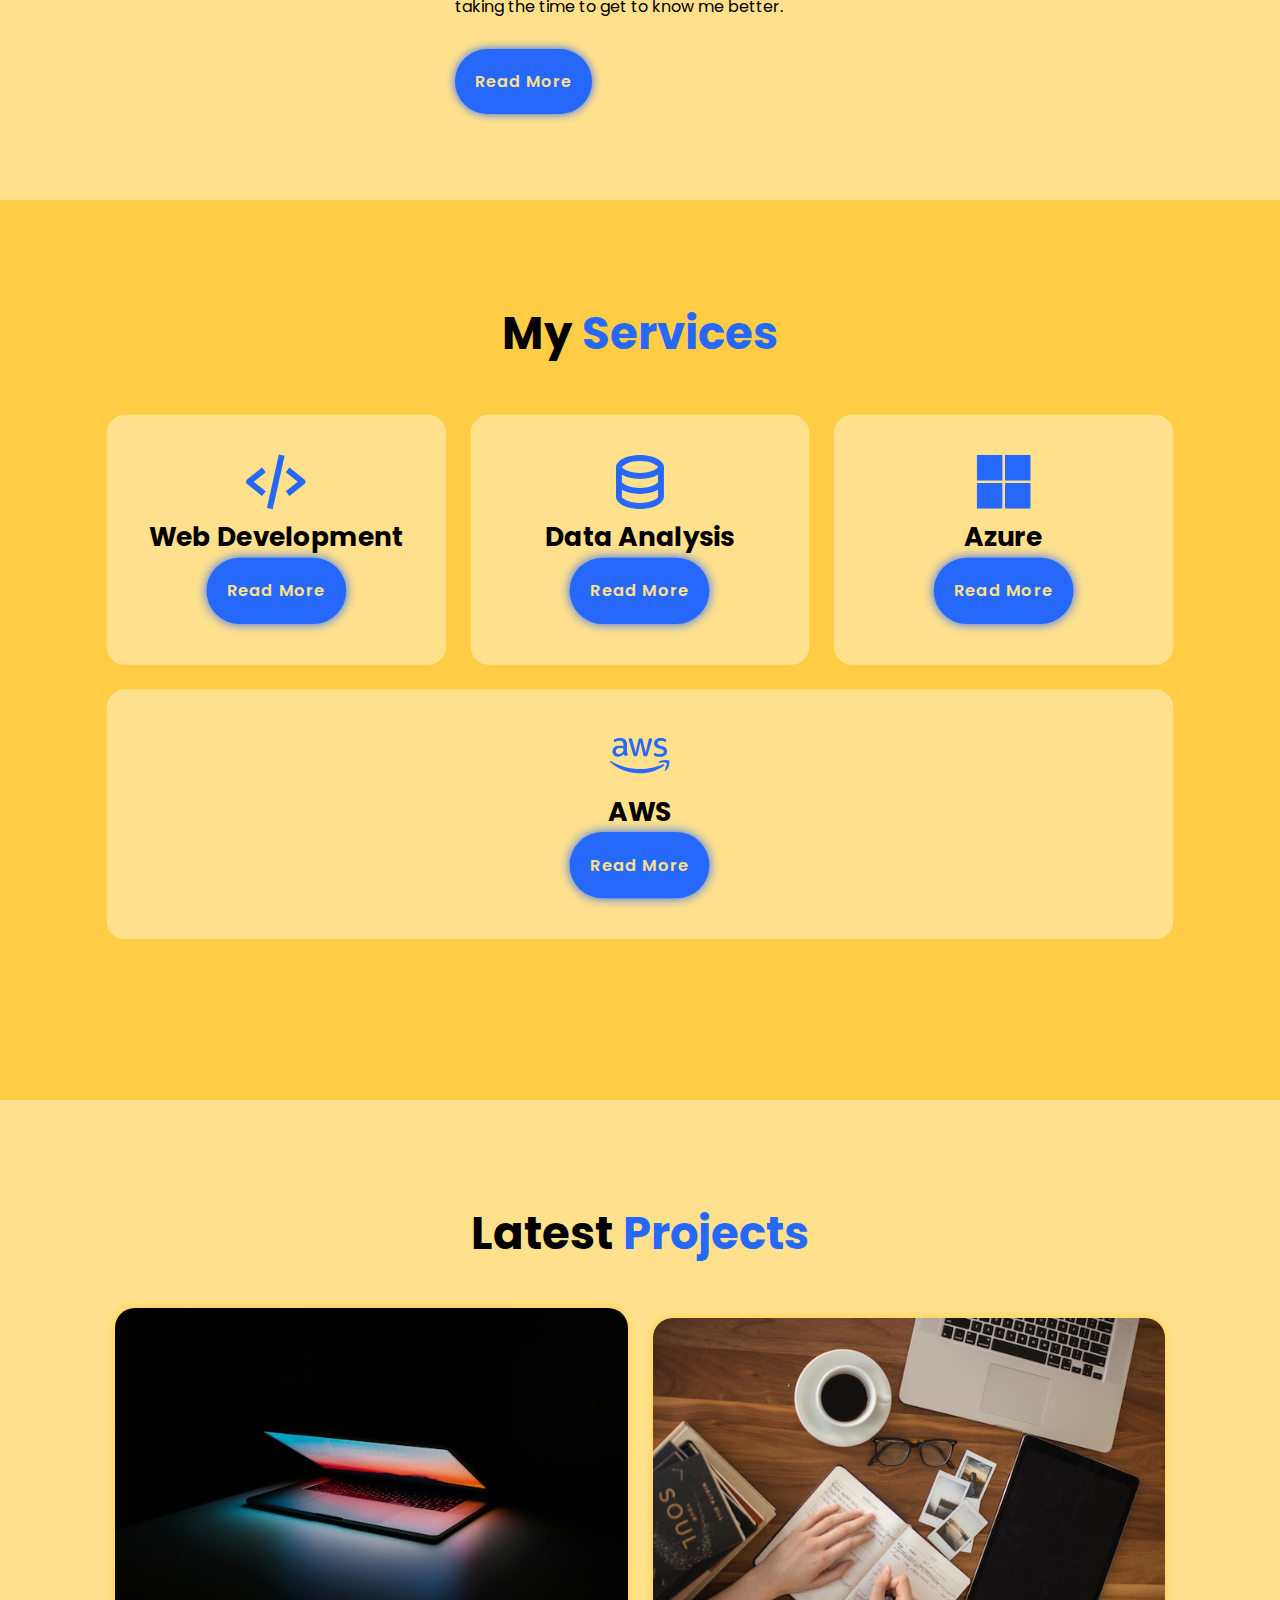
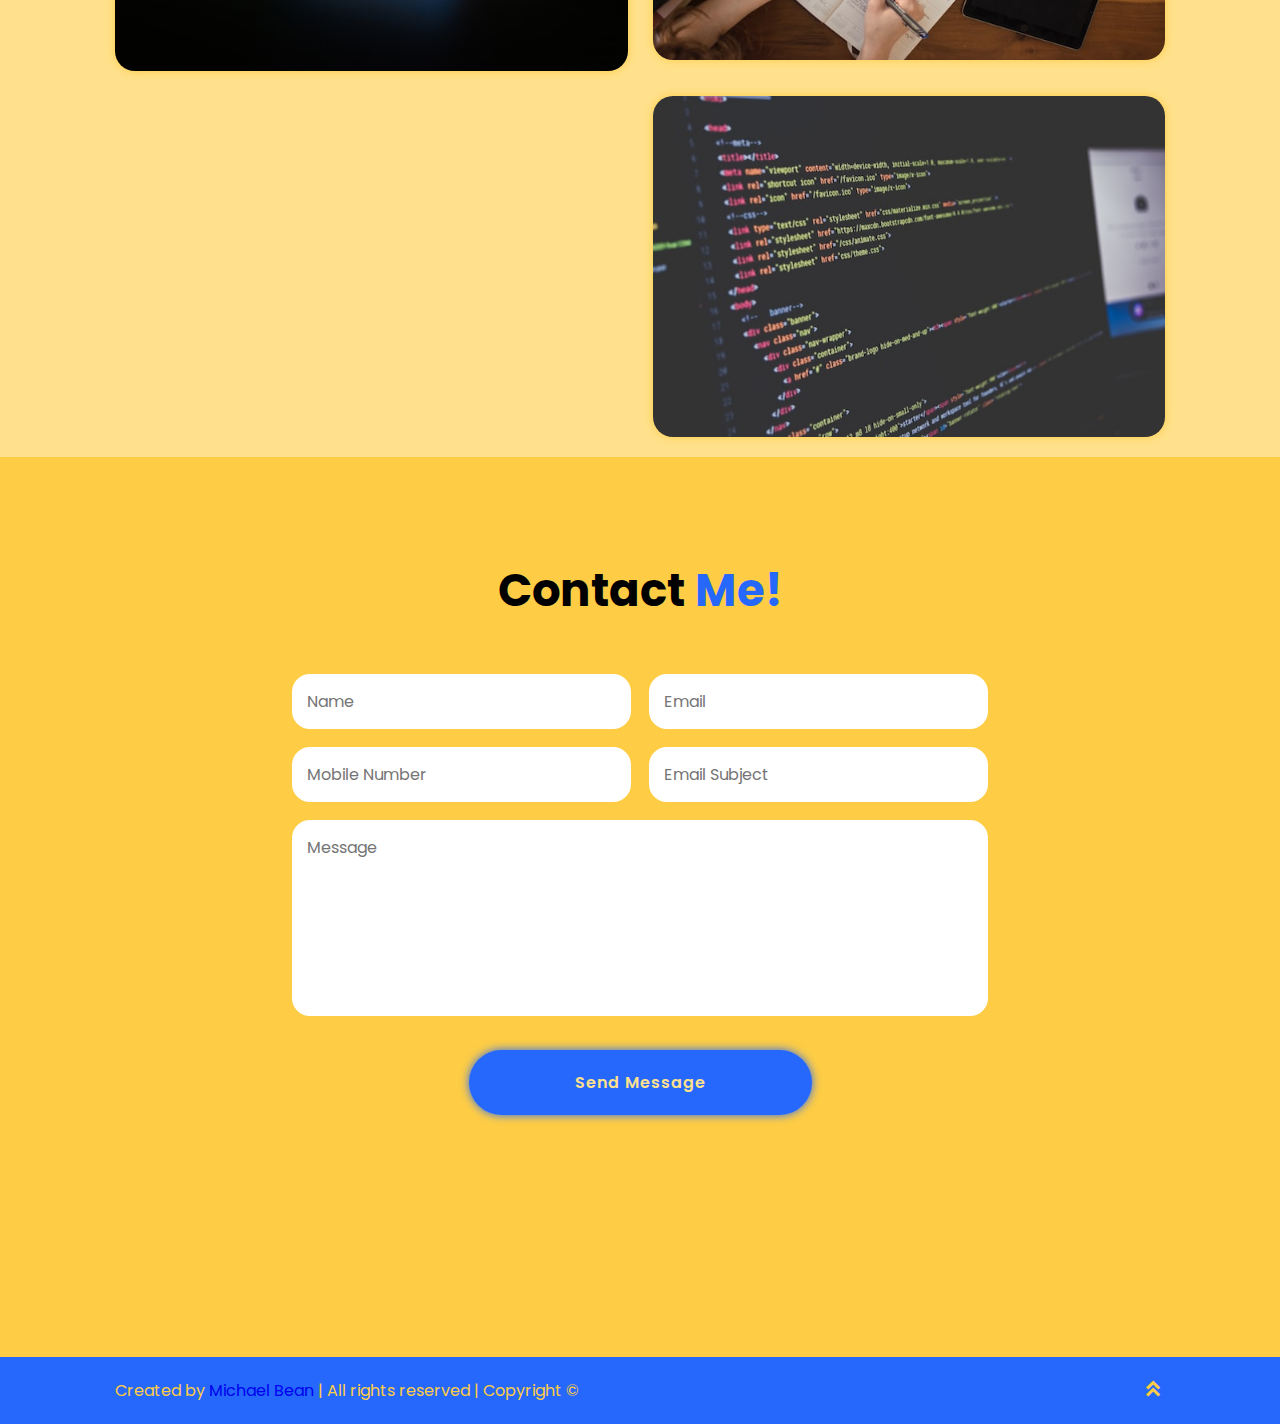
==== commit a2c36030: "Updates" ====
--- a/Frontend/index.html
+++ b/Frontend/index.html
@@ -44,7 +44,7 @@
   </div>
   <a href="#" class="btn">Download CV</a>
 
-  <P>This webpage has been viewed <a id="count"></a>times using AZURE functions and custom API's!</P>
+  <P>This webpage has been viewed <a id="count"></a> <span class="text-change"></span></P>
 </div>
 
 <div class="home-img">
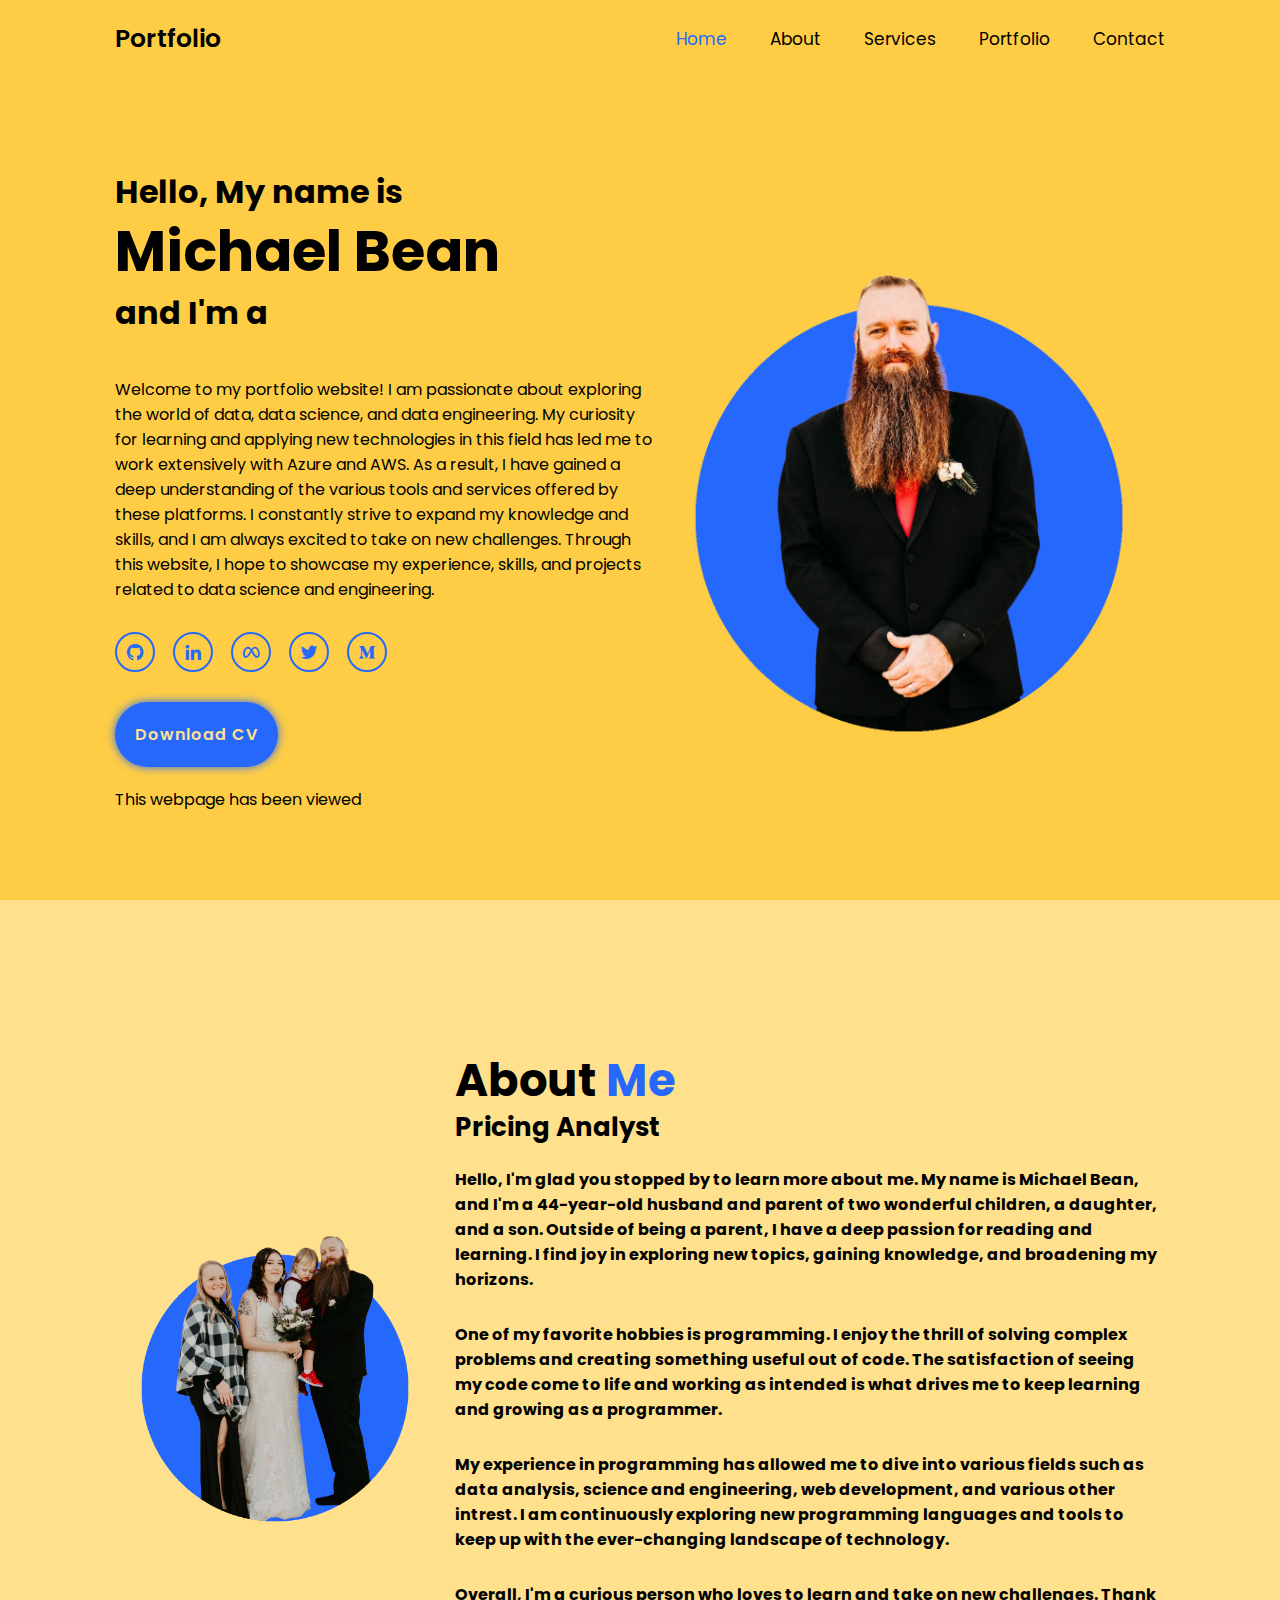
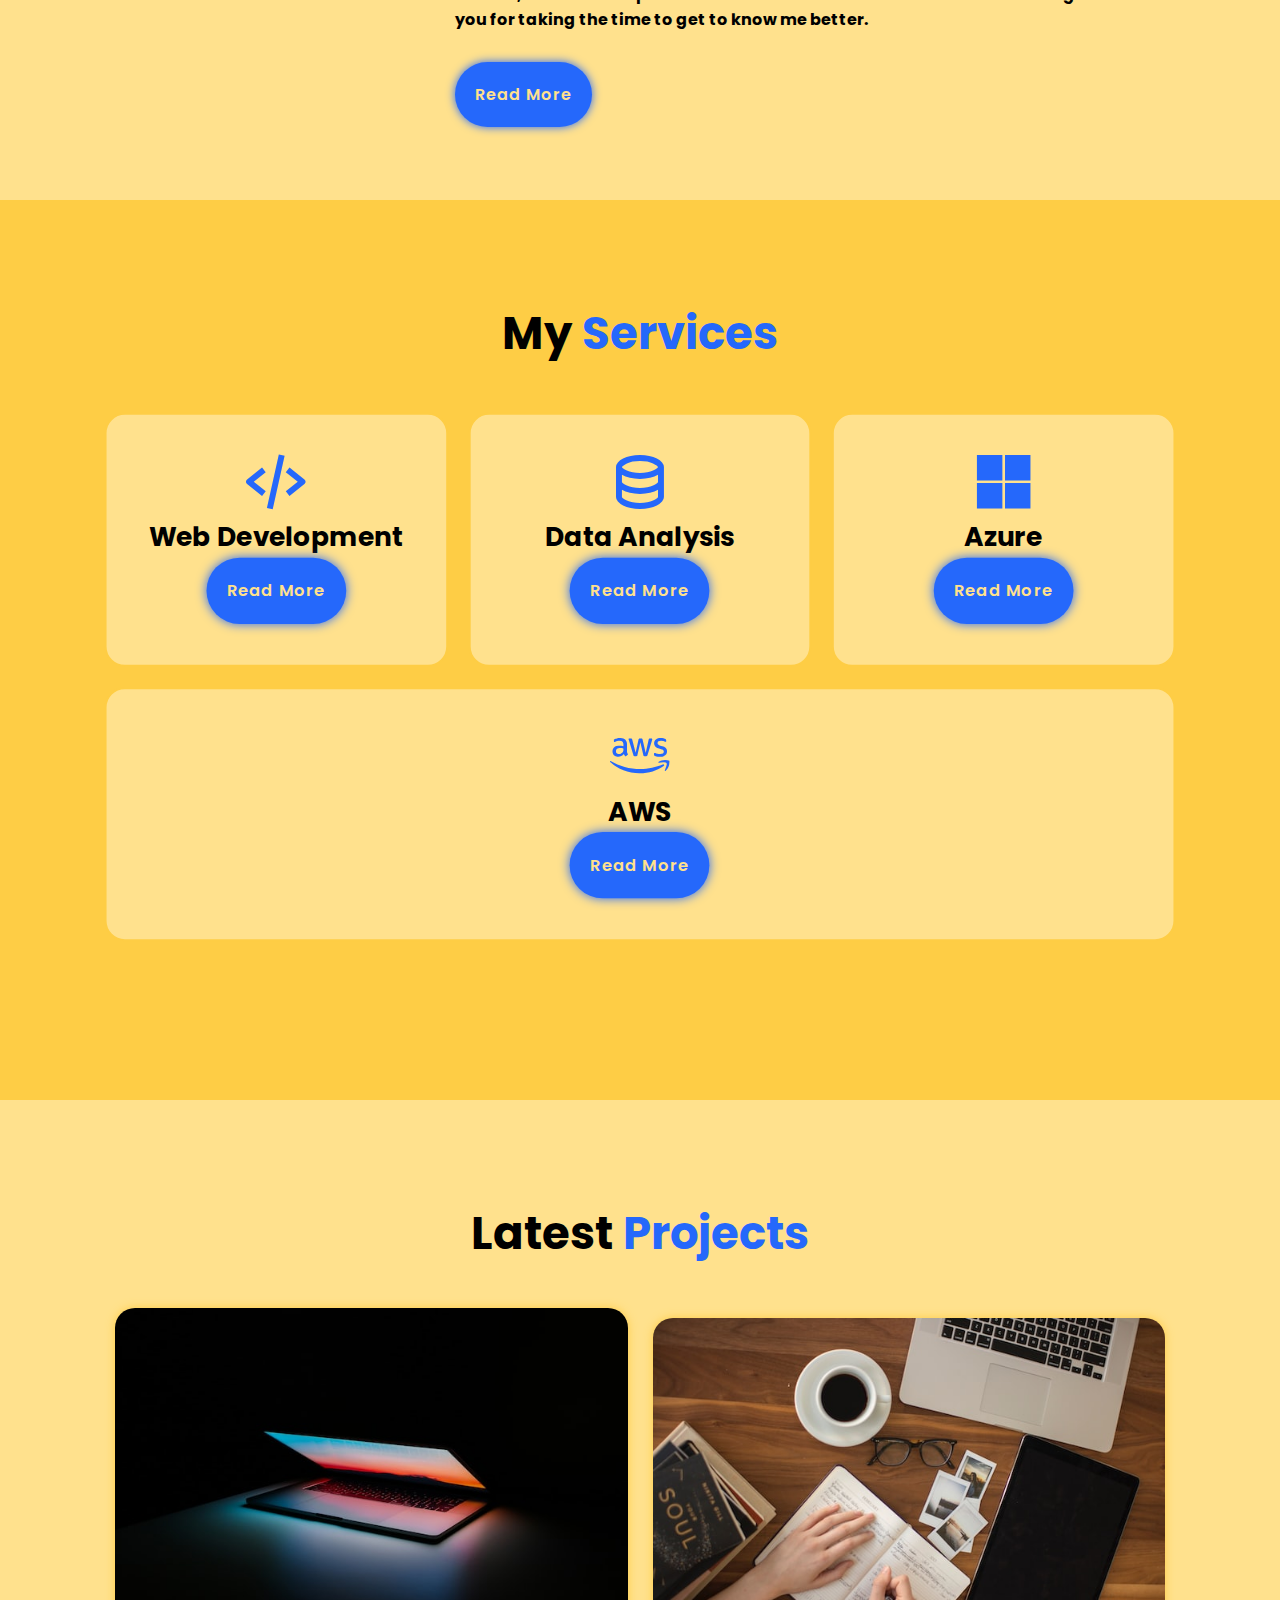
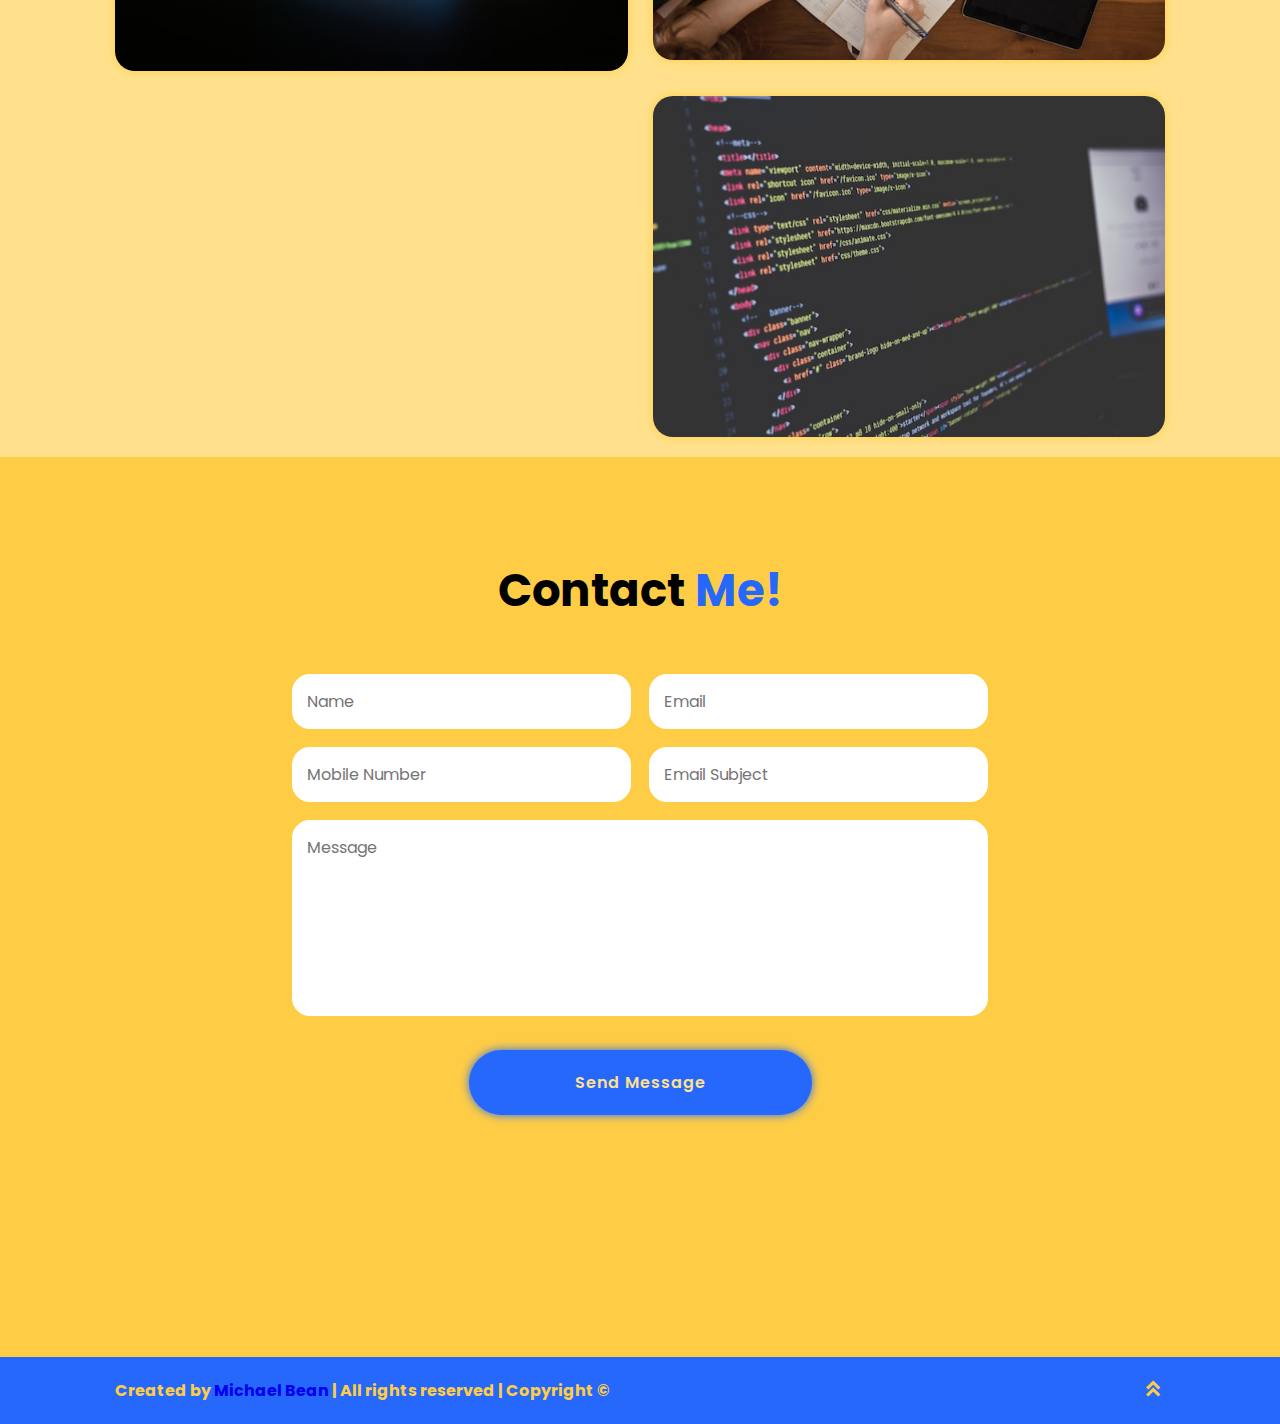
==== commit c1e14729: "Update index.html" ====
--- a/Frontend/index.html
+++ b/Frontend/index.html
@@ -44,7 +44,7 @@
   </div>
   <a href="#" class="btn">Download CV</a>
 
-  <P>This webpage has been viewed <a id="count"></a> <span class="text-change"></span></P>
+  <P>This webpage has been viewed <a id="count"></a> <i><b><span class="text-change"></span></i></P>
 </div>
 
 <div class="home-img">
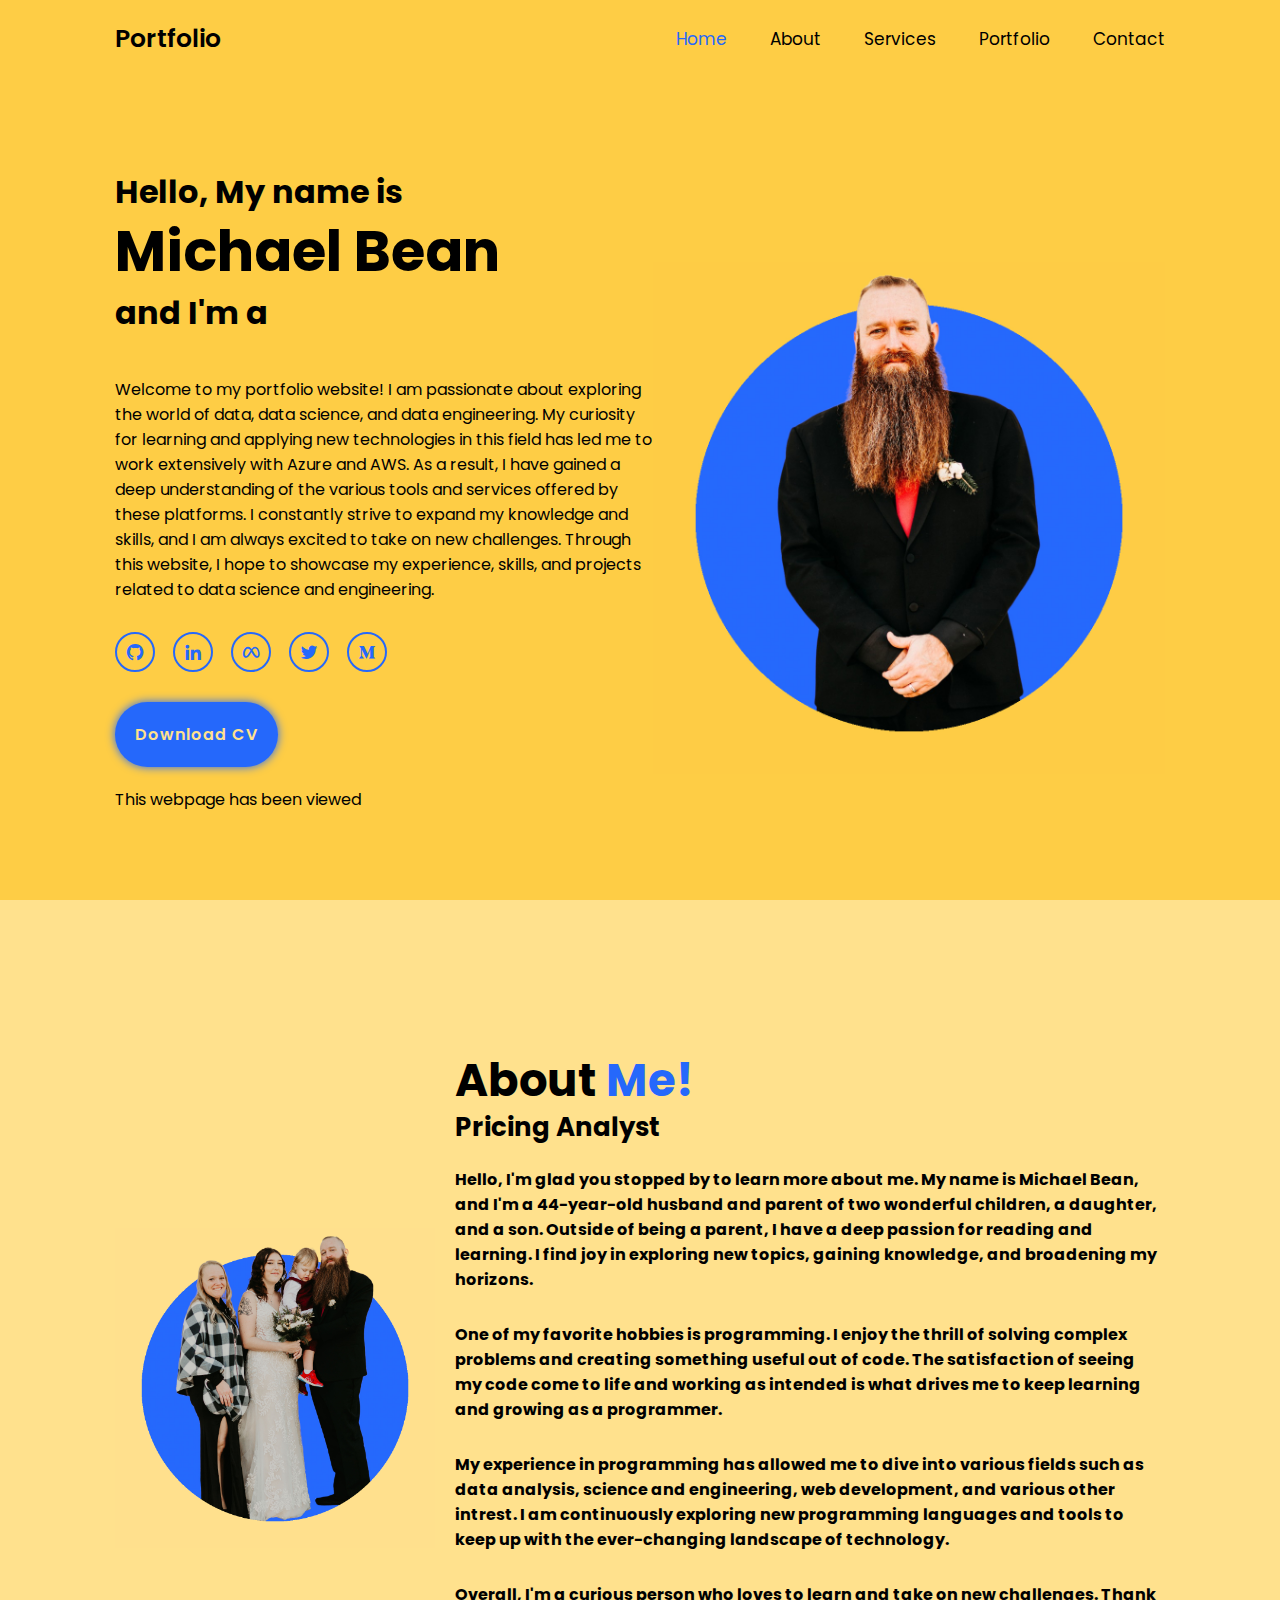
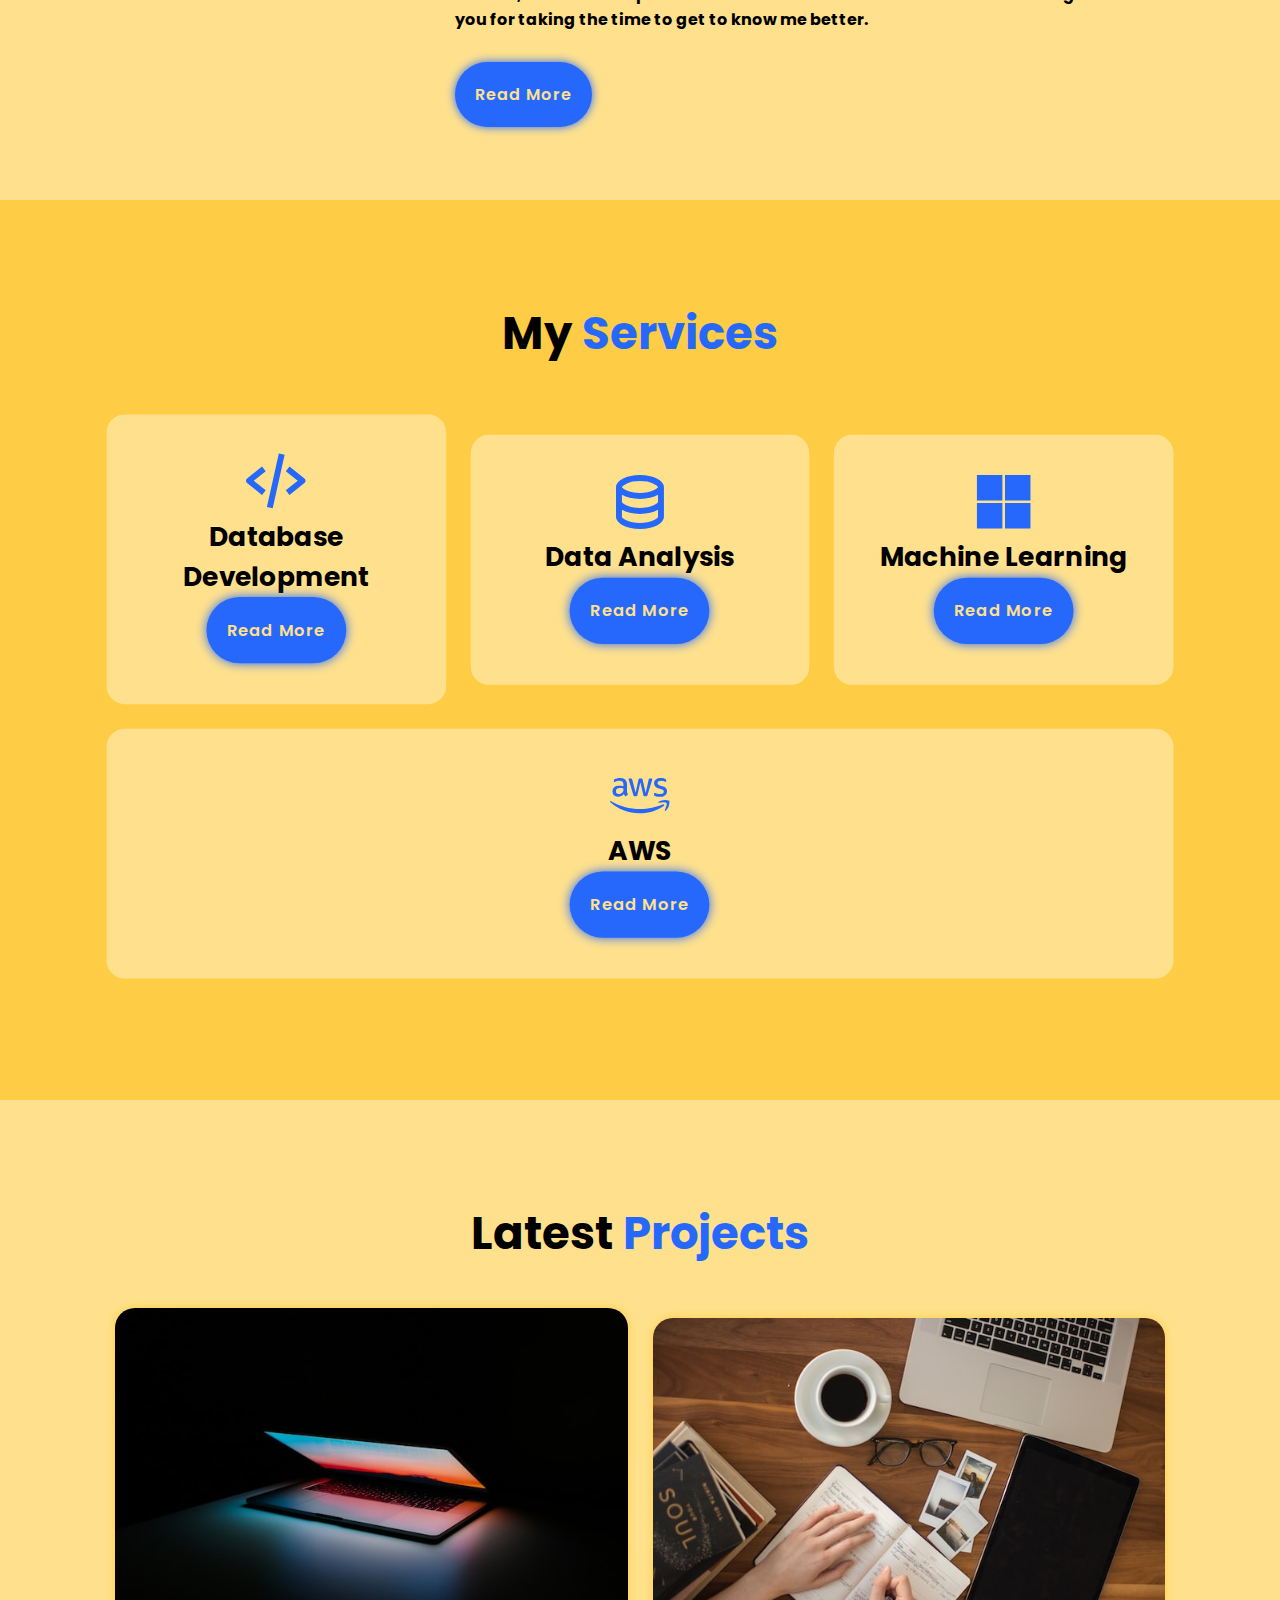
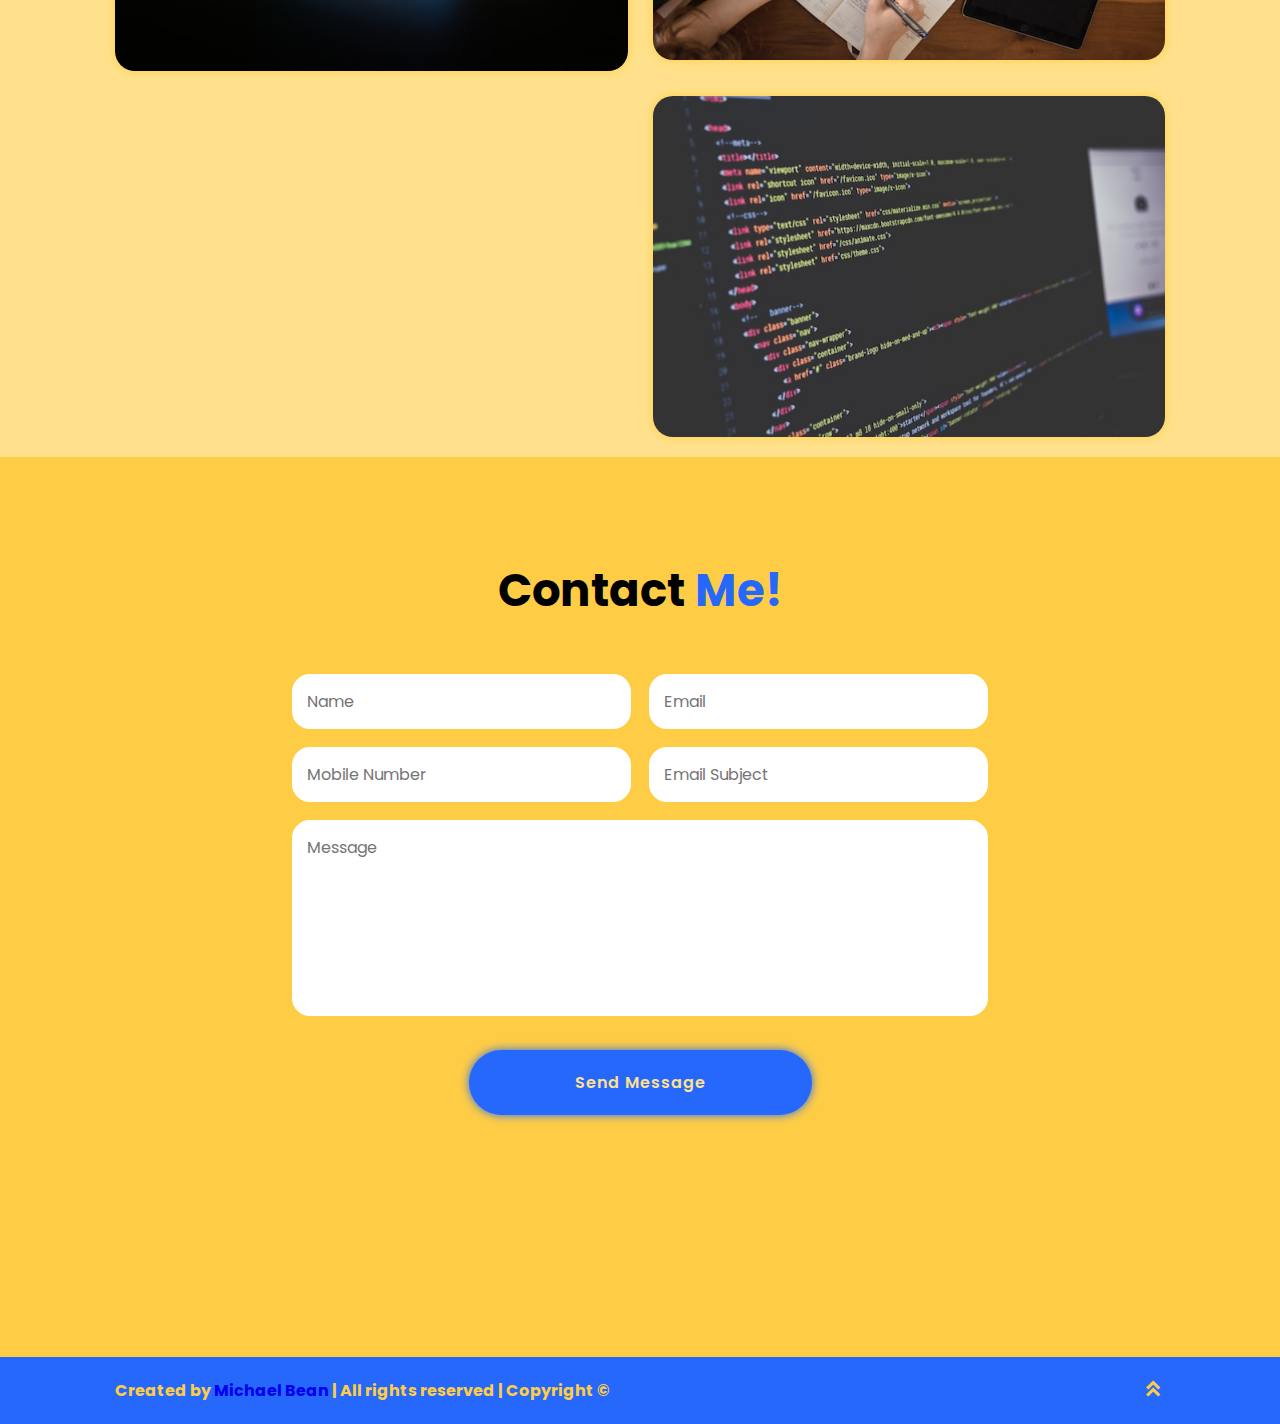
==== commit 310ec48e: "Update index.html" ====
--- a/Frontend/index.html
+++ b/Frontend/index.html
@@ -60,7 +60,7 @@
   </div>
 
   <div class="about-content">
-    <h2 class="heading">About <span>Me</span></h2>
+    <h2 class="heading">About <span>Me!</span></h2>
     <h3>Pricing Analyst</h3>
     <p>Hello, I'm glad you stopped by to learn more about me. My name is Michael Bean, and I'm a 44-year-old husband and parent of two wonderful children, a daughter, and a son. Outside of being a parent, I have a deep passion for reading and learning. I find joy in exploring new topics, gaining knowledge, and broadening my horizons.</p>
 
@@ -77,7 +77,7 @@
   <div class="services-container">
     <div class="services-box">
       <i class='bx bx-code-alt' ></i>
-      <h3>Web Development</h3>
+      <h3>Database Development</h3>
       <p></p>
       <a href="#" class="btn">Read More</a>
     </div>
@@ -91,7 +91,7 @@
 
     <div class="services-box">
       <i class='bx bxl-microsoft' ></i>
-      <h3>Azure</h3>
+      <h3>Machine Learning</h3>
       <p></p>
       <a href="#" class="btn">Read More</a>
     </div>
